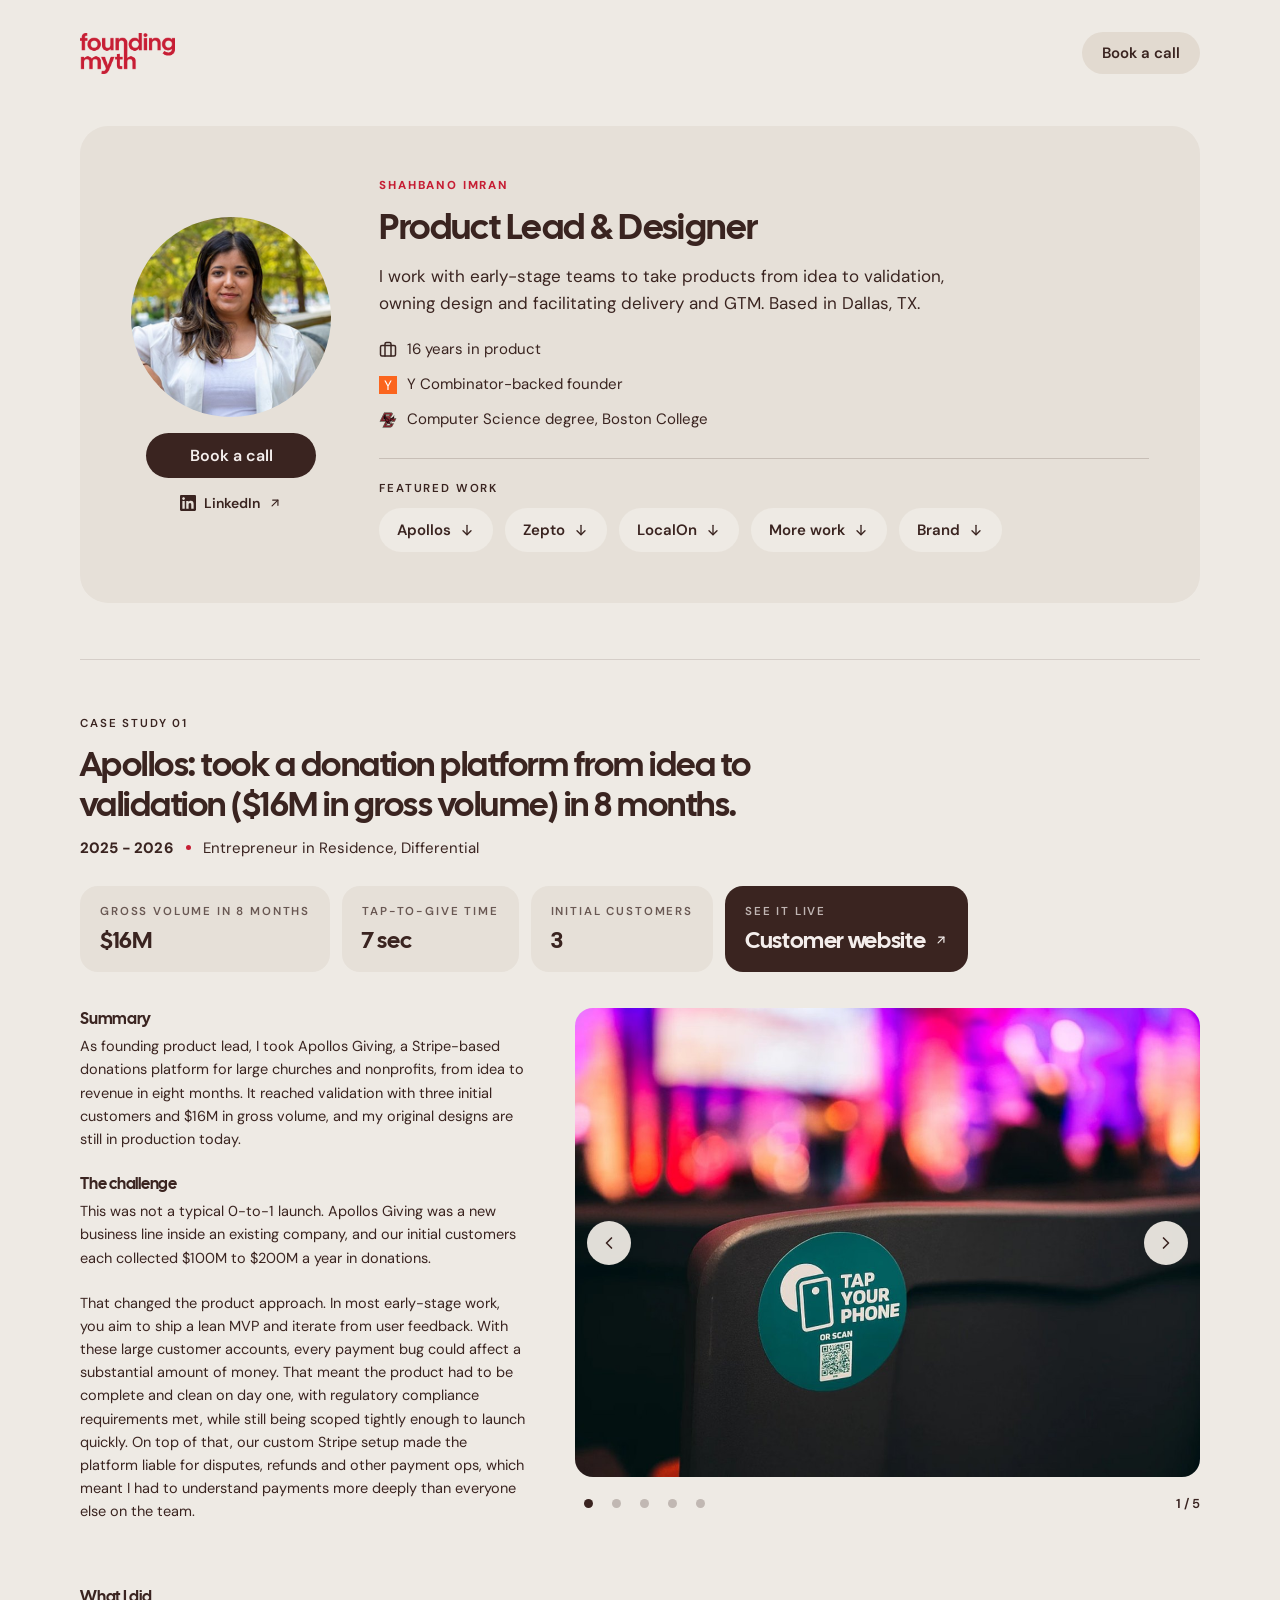
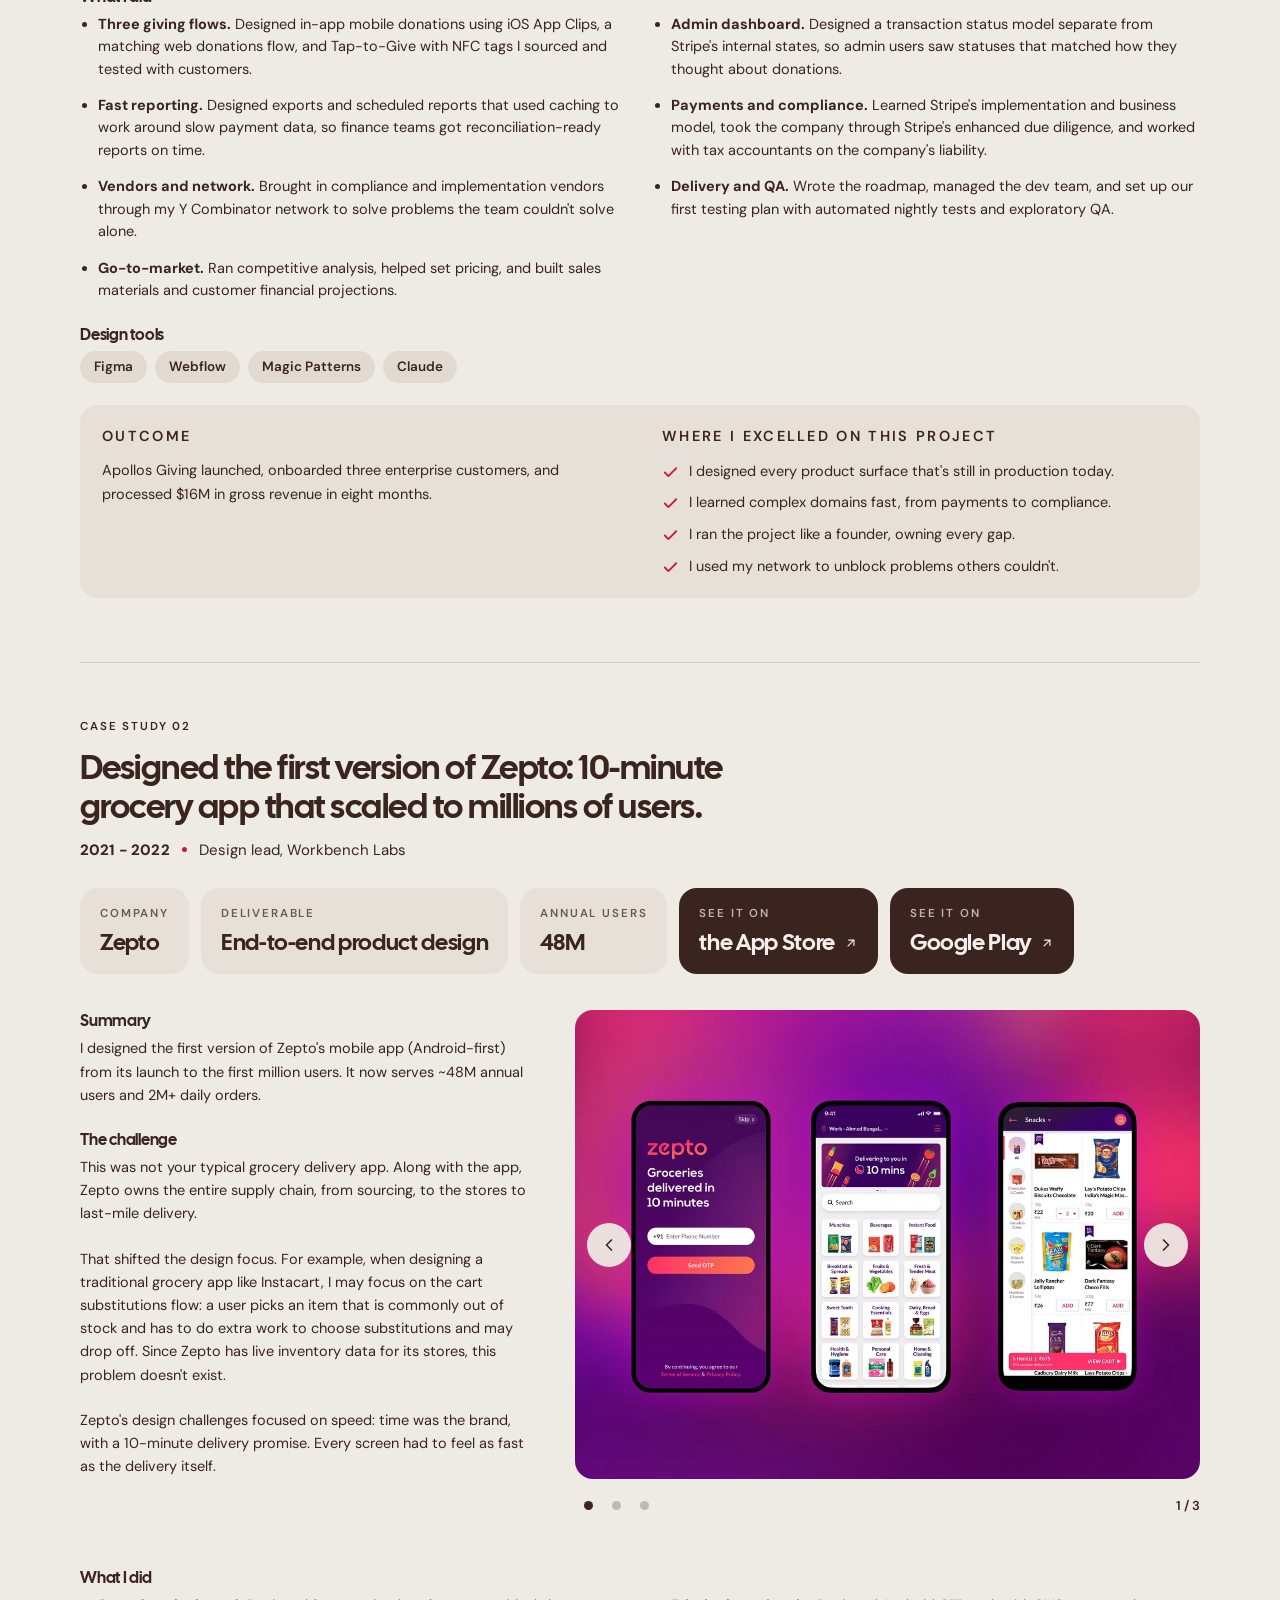
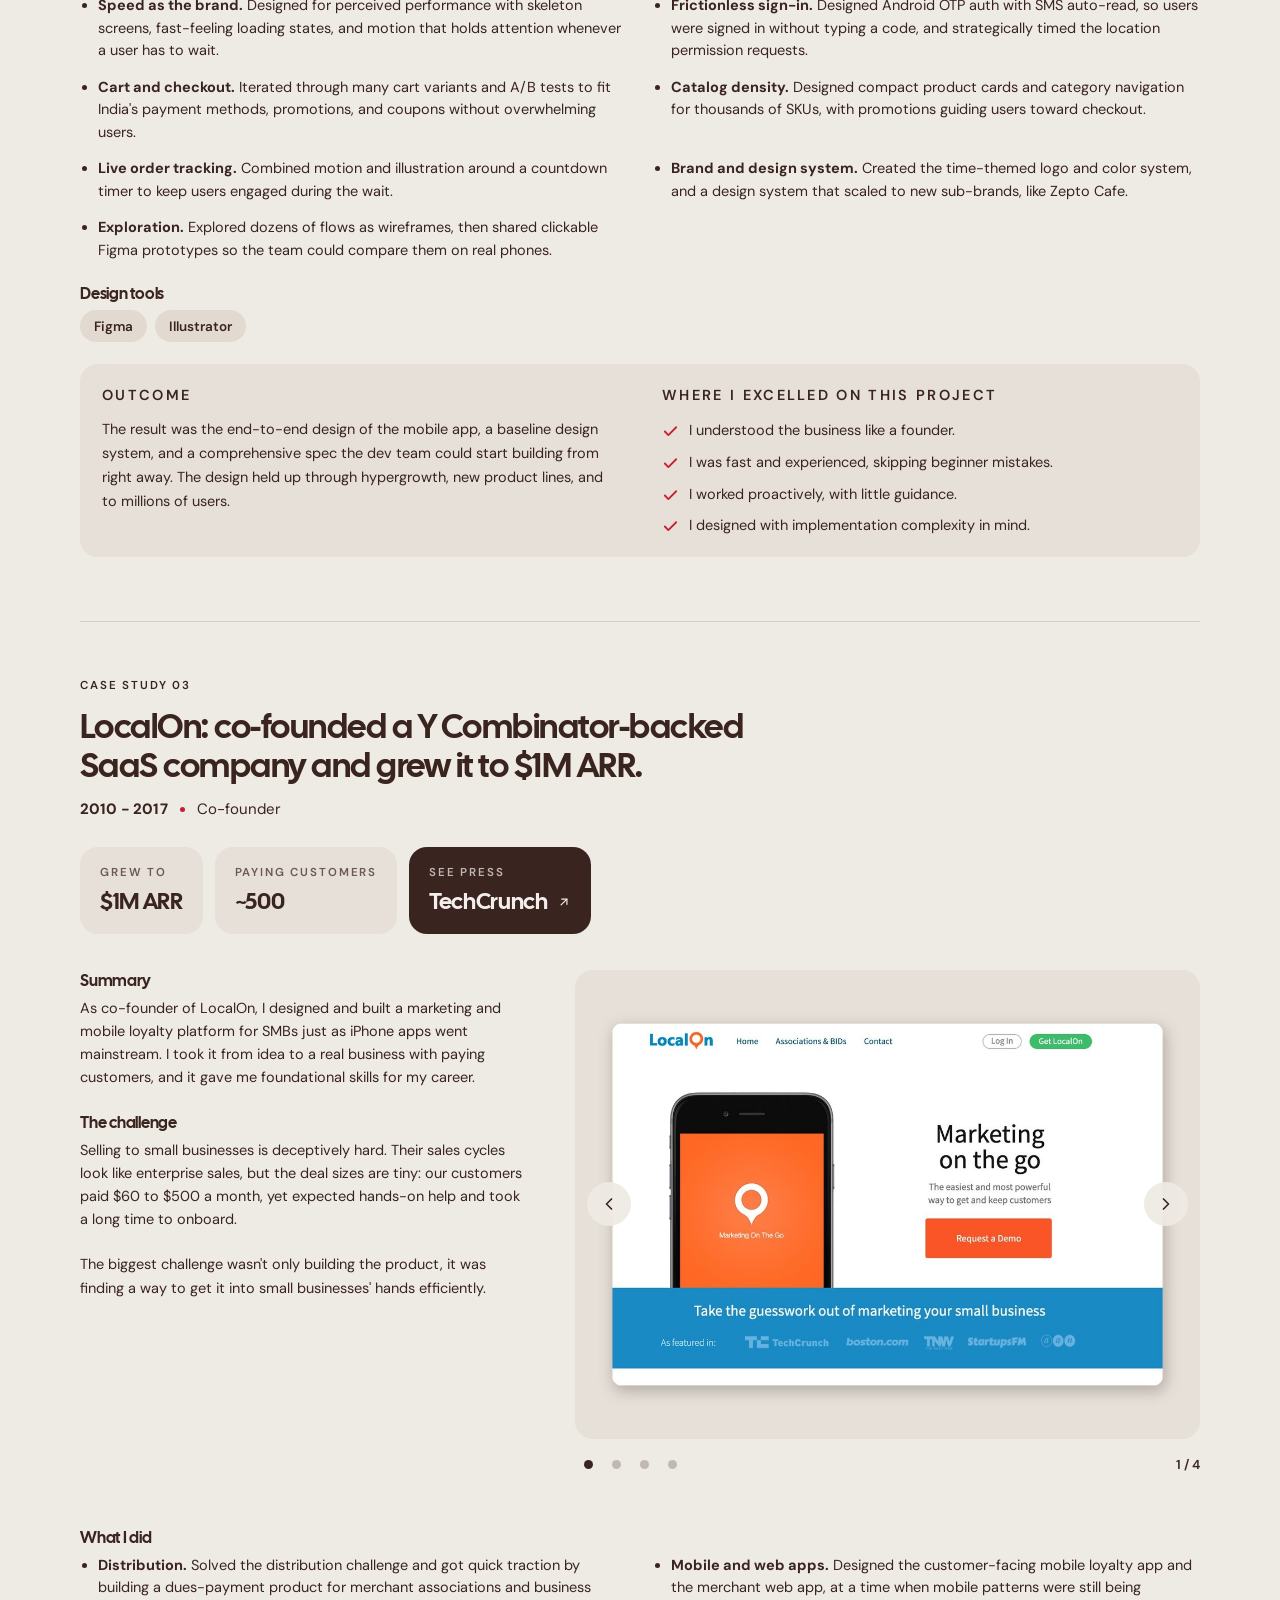
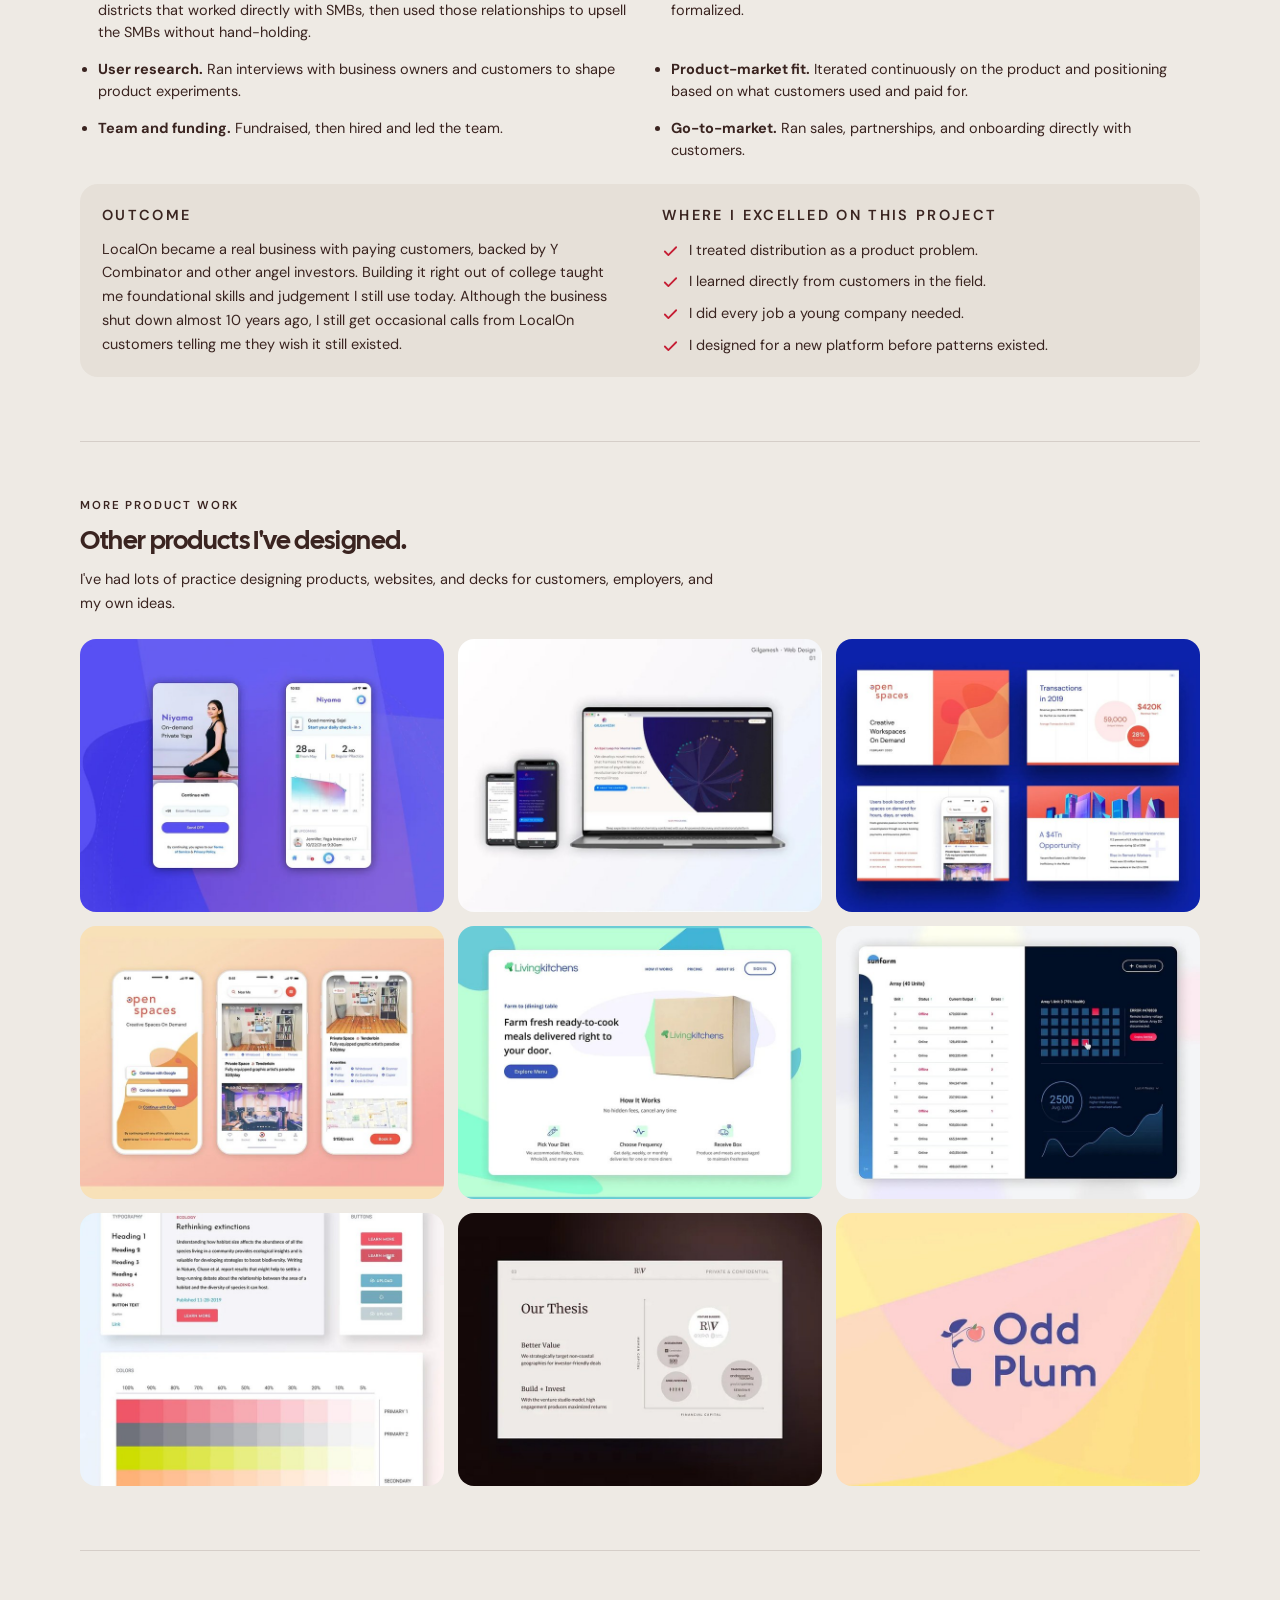
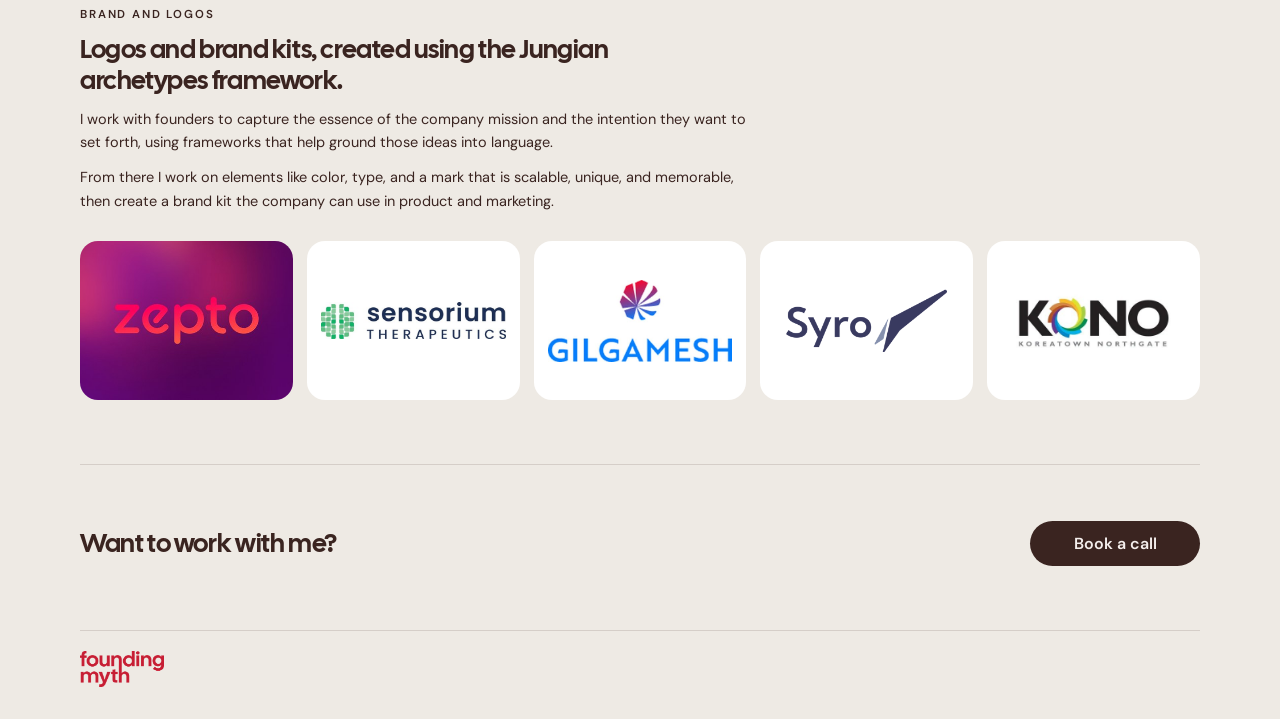
==== product/index.html @ 464dbba8 "Add unlisted product portfolio page at /product/ Co-Authored-By: Claude Opus 5.5 <noreply@anthropic." ====
<!doctype html>
<html lang="en">
<head>
  <meta charset="utf-8">
  <meta name="viewport" content="width=device-width, initial-scale=1">
  <title>Shahbano Imran | Product Lead &amp; Designer</title>
  <meta name="description" content="Founding product lead and designer. Apollos, Zepto, LocalOn.">
  <meta name="robots" content="noindex, nofollow, noarchive, nosnippet, noimageindex">
  <meta name="googlebot" content="noindex, nofollow, noimageindex">
<link rel="preconnect" href="https://fonts.googleapis.com">
  <link rel="stylesheet" href="https://fonts.googleapis.com/css2?family=Cal+Sans&amp;family=Libre+Baskerville:ital@1&amp;family=DM+Sans:wght@400;500;600;800&amp;family=Caveat:wght@600&amp;display=swap">
  <style>
    * { box-sizing: border-box; }
    html { scroll-behavior: smooth; }
    body { margin: 0; background: #EEEAE4; font-family: 'DM Sans', system-ui, sans-serif; color: #3A2420; }
    h1, h2, h3 { font-family: 'Cal Sans', system-ui, sans-serif; font-weight: 400; margin: 0; letter-spacing: -0.015em; }
    a { color: inherit; text-decoration: none; }
    a:focus-visible { outline: 2px solid #3A2420; outline-offset: 3px; border-radius: 999px; }
    .eyebrow { font-size: 11.5px; font-weight: 600; letter-spacing: 0.16em; text-transform: uppercase; margin: 0; }
    .wrap { max-width: 1120px; margin: 0 auto; width: 100%; }
    .anchor { display: block; position: relative; top: -120px; height: 0; visibility: hidden; }
    .band { width: 100%; padding: 0 clamp(20px,5vw,48px) clamp(40px,6vw,64px); }
    .band > .wrap { border-top: 1px solid rgba(58,36,32,.14); padding-top: clamp(36px,5vw,56px); }
    .pill { display: inline-flex; align-items: center; justify-content: center; gap: 8px; padding: 12px 24px; min-height: 44px; border-radius: 999px; font-weight: 600; font-size: 16px; transition: background .15s ease, color .15s ease; }
    .pill-soft { background: #E2DAD0; }
    .pill-soft:hover { background: #C61E34; color: #FFFFFF; }
    .pill-dark { background: #3A2420; color: #F4EEEC; }
    .pill-dark:hover { background: #C61E34; color: #FFFFFF; }
    .jump { display: inline-flex; align-items: center; gap: 8px; font-size: 16px; font-weight: 600; color: #C61E34; text-decoration: underline; text-underline-offset: 4px; text-decoration-thickness: 1px; transition: color .15s ease; }
    .jump:hover { color: #9E1729; }
    .jump svg { transition: transform .15s ease; }
    .jump:hover svg { transform: translateY(2px); }
    .inline-link { color: #C61E34; font-weight: 600; text-decoration: underline; text-underline-offset: 3px; text-decoration-thickness: 1px; }
    .hero-band { padding: clamp(24px,3vw,40px) clamp(20px,5vw,48px) clamp(36px,5vw,56px); }
    .hero-card { background: #E6E0D8; border-radius: 28px; padding: clamp(28px,4vw,52px); display: flex; align-items: center; gap: clamp(24px,4vw,48px); flex-wrap: wrap; text-align: left; }
    .fw { display: flex; flex-wrap: wrap; align-items: center; justify-content: flex-start; gap: 10px 12px; margin-top: 28px; padding-top: 22px; border-top: 1px solid rgba(58,36,32,.18); }
    .fw .eyebrow { flex-basis: 100%; margin-bottom: 2px; }
    .fw .jump { background: #EEEAE4; color: #3A2420; text-decoration: none; font-size: 15px; padding: 0 18px; min-height: 44px; border-radius: 999px; }
    .fw .jump:hover { background: #C61E34; color: #FFFFFF; }
    .bullets { list-style: none; padding: 0; margin: 22px 0 0; display: flex; flex-direction: column; gap: 14px; }
    .bullets li { display: flex; align-items: flex-start; font-size: 15px; line-height: 1.4; white-space: nowrap; }
    .bullets .ico { width: 28px; height: 1.4em; flex-shrink: 0; display: flex; align-items: center; justify-content: flex-start; }
    .bullets .ico svg, .bullets .ico img { width: 18px; height: 18px; display: block; }
    .bullets .txt { min-width: 0; }
    @media (max-width: 560px) { .bullets li { white-space: normal; } }
    .navlink { font-size: 14px; font-weight: 600; }
    .navlink:hover { color: #C61E34; }
    .hero-title { text-wrap: balance; }
    .meta { display: flex; flex-wrap: wrap; align-items: baseline; gap: 4px 12px; margin: 14px 0 0; font-size: 15px; }
    .meta strong { font-weight: 800; letter-spacing: 0.01em; }
    .meta .sep { width: 5px; height: 5px; border-radius: 999px; background: #C61E34; align-self: center; flex-shrink: 0; }
    .facts { display: flex; flex-wrap: wrap; align-items: stretch; gap: 12px; margin: 28px 0 36px; }
    .facts .fact { flex: 0 1 auto; max-width: 100%; background: #E6E0D8; border-radius: 18px; padding: 18px 20px; display: flex; flex-direction: column; gap: 8px; }
    .facts .fact-link { background: #3A2420; color: #F4EEEC; transition: background .15s ease, color .15s ease; }
    .facts .fact-link:hover { background: #C61E34; color: #FFFFFF; }
    .facts .fact-link .lbl { opacity: .78; }
    .facts .fact-link .val { display: flex; align-items: center; gap: 9px; }
    .facts .fact .lbl { font-size: 11.5px; font-weight: 600; letter-spacing: 0.16em; text-transform: uppercase; opacity: .72; }
    .facts .fact .val { font-family: 'Cal Sans', system-ui, sans-serif; font-size: clamp(19px,1.9vw,23px); line-height: 1.2; letter-spacing: -0.015em; margin-top: auto; text-wrap: balance; }
    @media (max-width: 560px) { .facts { gap: 10px; } .facts .fact { width: 100%; } .facts .fact .val { margin-top: 0; } }
    .case-top { display: flex; align-items: center; flex-wrap: wrap; gap: 10px 14px; margin-bottom: 14px; }
    .date { display: inline-flex; align-items: center; min-height: 32px; padding: 0 16px; border-radius: 999px; background: #3A2420; color: #F4EEEC; font-size: 14px; font-weight: 600; letter-spacing: 0.02em; }
    .chips { display: flex; flex-wrap: wrap; gap: 8px; margin: 0 0 22px; }
    .chip { display: inline-flex; align-items: center; min-height: 32px; padding: 0 14px; border-radius: 999px; background: #E2DAD0; font-size: 13.5px; font-weight: 600; }
    .hero2 { display: grid; grid-template-columns: minmax(0,6fr) minmax(0,5fr); gap: clamp(32px,5vw,64px); align-items: center; }
    .section { display: grid; grid-template-columns: minmax(0,5fr) minmax(0,7fr); gap: clamp(24px,4vw,48px); }
    .stats { display: grid; grid-template-columns: repeat(3, minmax(0, 1fr)); gap: 24px; margin: 28px 0 36px; }
    .stat { border-top: 1px solid rgba(58,36,32,.25); padding-top: 14px; }
    .stat .num { font-family: 'Cal Sans', system-ui, sans-serif; font-size: clamp(26px,3vw,36px); line-height: 1.1; letter-spacing: -0.015em; }
    .stat .lbl { font-size: 13.5px; line-height: 1.45; margin-top: 6px; }
    .copy h3 { font-size: 16px; margin-bottom: 6px; }
    .copy p { margin: 0 0 22px; font-size: 14.5px; line-height: 1.6; }
    .dolist { margin: 0 0 22px; padding-left: 18px; display: flex; flex-direction: column; gap: 8px; font-size: 14.5px; line-height: 1.55; }
    .why { margin-top: 4px; padding: 20px 22px; background: #E6E0D8; border-radius: 18px; }
    .why p { margin: 0; font-size: 14.5px; line-height: 1.65; }
    .todo { background: rgba(198,30,52,.09); border-radius: 4px; padding: 0 4px; }
    .ph { aspect-ratio: 16 / 10; background: #E2DAD0; border: 1px dashed rgba(58,36,32,.35); display: flex; flex-direction: column; align-items: center; justify-content: center; gap: 6px; padding: 20px; text-align: center; }
    .ph-t { font-weight: 600; font-size: 14px; }
    .ph-s { font-size: 13px; line-height: 1.4; max-width: 340px; }
    .car-view { position: relative; overflow: hidden; border-radius: 18px; }
    .car-track { display: flex; transition: transform .35s ease; }
    .slide { flex: 0 0 100%; min-width: 0; }
    .car-btn { position: absolute; top: 50%; margin-top: -22px; width: 44px; height: 44px; border-radius: 999px; border: 0; background: rgba(238,234,228,.94); color: #3A2420; display: flex; align-items: center; justify-content: center; cursor: pointer; transition: background .15s ease, color .15s ease; }
    .car-btn:hover { background: #C61E34; color: #FFFFFF; }
    .car-prev { left: 12px; }
    .car-next { right: 12px; }
    .car-btn:focus-visible, .dot:focus-visible, .play:focus-visible { outline: 2px solid #3A2420; outline-offset: 3px; }
    .car-foot { display: flex; align-items: center; justify-content: space-between; margin-top: 4px; }
    .dots { display: flex; }
    .dot { width: 28px; height: 44px; background: none; border: 0; padding: 0; display: flex; align-items: center; justify-content: center; cursor: pointer; }
    .dotc { width: 9px; height: 9px; border-radius: 999px; display: block; }
    .car-count { font-size: 13px; font-weight: 600; }
    .vid { position: relative; aspect-ratio: 16 / 9; background: #3A2420; border-radius: 18px; display: flex; align-items: center; justify-content: center; color: #F4EEEC; overflow: hidden; }
    .play { width: 76px; height: 76px; border-radius: 999px; border: 0; background: #C61E34; color: #FFFFFF; display: flex; align-items: center; justify-content: center; cursor: pointer; transition: background .15s ease; }
    .play:hover { background: #9E1729; }
    .vid-tag { position: absolute; left: 0; right: 0; bottom: 14px; padding: 0 12px; text-align: center; font-size: 12px; opacity: .85; }
    .vid-square { aspect-ratio: 16 / 9; width: 100%; }
    .hero-media { display: flex; flex-direction: column; align-items: center; gap: 16px; flex: 0 0 auto; max-width: 100%; }
    .watch { display: flex; align-items: flex-end; justify-content: center; gap: 2px; color: #C61E34; }
    .watch .script { font-family: 'Caveat', cursive; font-size: 30px; line-height: 1.05; font-weight: 600; text-align: right; white-space: nowrap; }
    .watch svg { flex-shrink: 0; display: block; }
    .case-head { display: flex; flex-direction: column; align-items: flex-start; gap: 14px; margin-top: 14px; }
    .case-head .meta { margin: 0; }
    .stores { display: flex; flex-wrap: wrap; gap: 10px; }
    .store { display: inline-flex; align-items: center; gap: 10px; min-height: 48px; padding: 0 18px; border-radius: 10px; background: #3A2420; color: #F4EEEC; transition: background .15s ease; }
    .store:hover { background: #C61E34; color: #FFFFFF; }
    .store .top { display: block; font-size: 10px; letter-spacing: 0.08em; text-transform: uppercase; opacity: .8; }
    .store .name { display: block; font-size: 14.5px; font-weight: 600; line-height: 1.2; }
    .watch-link { display: inline-flex; align-items: center; gap: 8px; margin-top: 14px; font-size: 14.5px; font-weight: 600; color: #C61E34; min-height: 44px; transition: color .15s ease; }
    .watch-link:hover { color: #9E1729; }
    .watch-link span { text-decoration: underline; text-underline-offset: 3px; text-decoration-thickness: 1px; }
    .watch-link svg { flex-shrink: 0; }
    .fullw { margin-top: 40px; }
    .dolist-2 { display: grid; grid-template-columns: repeat(2, minmax(0, 1fr)); gap: 14px 44px; }
    .why-grid { display: grid; grid-template-columns: repeat(2, minmax(0, 1fr)); gap: 24px 44px; }
    .checks { list-style: none; padding: 0; margin: 12px 0 0; display: flex; flex-direction: column; gap: 10px; }
    .checks li { display: flex; align-items: flex-start; gap: 10px; font-size: 14.5px; line-height: 1.5; }
    .checks svg { width: 17px; height: 17px; flex-shrink: 0; margin-top: 3px; color: #C61E34; }
    @media (max-width: 820px) { .dolist-2, .why-grid { grid-template-columns: 1fr; } }
    .work-grid { display: grid; grid-template-columns: repeat(3, minmax(0, 1fr)); gap: 14px; }
    @media (max-width: 820px) { .work-grid { grid-template-columns: repeat(2, minmax(0, 1fr)); } }
    @media (max-width: 480px) { .work-grid { grid-template-columns: 1fr; } }
    .work-tile { border-radius: 16px; overflow: hidden; background: #E2DAD0; }
    .work-tile img { width: 100%; aspect-ratio: 4 / 3; object-fit: cover; display: block; }
    .logos-grid { display: grid; grid-template-columns: repeat(auto-fit, minmax(210px, 1fr)); gap: 14px; }
    .logo-card { background: #FFFFFF; border-radius: 18px; aspect-ratio: 4 / 3; display: flex; align-items: center; justify-content: center; padding: 26px; overflow: hidden; }
    .logo-card img { max-width: 100%; max-height: 100%; width: auto; height: auto; object-fit: contain; display: block; }
    .logo-card.tight { padding: 14px; }
    a.logo-card { transition: transform .15s ease, box-shadow .15s ease; }
    a.logo-card:hover { transform: translateY(-2px); box-shadow: 0 8px 18px rgba(58,36,32,.14); }
    .logo-card.bleed { padding: 0; }
    .logo-card.bleed img { width: 100%; height: 100%; max-width: none; max-height: none; object-fit: cover; }
    .grid3 { display: grid; grid-template-columns: repeat(3, minmax(0, 1fr)); gap: 24px; }
    .card h3 { font-size: 16px; margin: 12px 0 4px; }
    .card p { margin: 0; font-size: 14px; line-height: 1.5; }
    .card .ph { aspect-ratio: 4 / 3; border-radius: 14px; }
    .tile { aspect-ratio: 3 / 2; border: 1px dashed rgba(58,36,32,.35); border-radius: 14px; background: #E6E0D8; display: flex; flex-direction: column; align-items: center; justify-content: center; gap: 4px; padding: 12px; text-align: center; }
    .tile strong { font-family: 'Cal Sans', system-ui, sans-serif; font-weight: 400; font-size: 18px; }
    .tile span { font-size: 12.5px; }
    .collage { display: grid; grid-template-columns: repeat(4, minmax(0, 1fr)); grid-auto-rows: 150px; gap: 12px; }
    .cell { background: #E2DAD0; border: 1px dashed rgba(58,36,32,.35); border-radius: 14px; display: flex; flex-direction: column; align-items: center; justify-content: center; gap: 4px; padding: 12px; text-align: center; }
    .cell strong { font-family: 'Cal Sans', system-ui, sans-serif; font-weight: 400; font-size: 17px; }
    .cell span { font-size: 12.5px; line-height: 1.4; }
    .cell.big { grid-column: span 2; grid-row: span 2; }
    .cell.tall { grid-row: span 2; }
    .cell.wide { grid-column: span 3; }
    @media (max-width: 560px) {
      .collage { grid-template-columns: repeat(2, minmax(0, 1fr)); grid-auto-rows: 130px; }
      .cell.big, .cell.tall, .cell.wide { grid-column: auto; grid-row: auto; }
      .cell.big { grid-column: span 2; }
    }
    @media (prefers-reduced-motion: reduce) { html { scroll-behavior: auto; } .car-track { transition: none; } .jump:hover svg { transform: none; } }
    @media (max-width: 820px) {
      .hero2 { grid-template-columns: 1fr; }
      .section { grid-template-columns: 1fr; }
      .stats { grid-template-columns: 1fr; gap: 16px; }
      .grid3 { grid-template-columns: repeat(2, minmax(0, 1fr)); }
    }
    @media (max-width: 560px) { .grid3 { grid-template-columns: 1fr; } }
  </style>
</head>
<body>

<div style="width: 100%;">
  <span id="top" style="display: block; height: 0;"></span>

  <!-- NAV (page is not linked from the main menu) -->
  <header style="position: sticky; top: 0; z-index: 30; background: rgba(238,234,228,.92); backdrop-filter: blur(10px); padding: 32px clamp(20px,5vw,48px) 14px;">
    <div class="wrap" style="display: flex; align-items: center; justify-content: space-between; gap: 20px;">
      <a href="/" aria-label="Founding Myth home" style="display: flex;">
        <img src="../images/logo.png" alt="Founding Myth" style="height: 41px; width: 95px; display: block">
      </a>
      <nav style="display: flex; align-items: center; gap: 28px;" aria-label="Main">
        <a href="https://calendly.com/shahbanoi" target="_blank" rel="noopener noreferrer" class="pill pill-soft" style="padding: 10px 20px; min-height: 42px; font-size: 15px;">Book a call</a>
      </nav>
    </div>
  </header>

  <!-- HERO -->
  <section class="hero-band">
    <div class="wrap hero-card">
      <div class="hero-media">
        <img src="../images/headshot.jpg" alt="Shahbano Imran" style="width: 200px; height: 200px; border-radius: 999px; object-fit: cover; display: block;">
        <a href="https://calendly.com/shahbanoi" target="_blank" rel="noopener noreferrer" class="pill pill-dark" style="min-width: 170px;">Book a call</a>
        <a href="https://www.linkedin.com/in/shahbano/" target="_blank" rel="noopener noreferrer" class="navlink" style="display: inline-flex; align-items: center; gap: 8px;"><svg width="16" height="16" viewBox="0 0 24 24" fill="currentColor" aria-hidden="true"><path d="M20.447 20.452h-3.554v-5.569c0-1.328-.027-3.037-1.852-3.037-1.853 0-2.136 1.445-2.136 2.939v5.667H9.351V9h3.414v1.561h.046c.477-.9 1.637-1.85 3.37-1.85 3.601 0 4.267 2.37 4.267 5.455v6.286zM5.337 7.433c-1.144 0-2.063-.926-2.063-2.065 0-1.138.92-2.063 2.063-2.063 1.14 0 2.064.925 2.064 2.063 0 1.139-.925 2.065-2.064 2.065zm1.782 13.019H3.555V9h3.564v11.452zM22.225 0H1.771C.792 0 0 .774 0 1.729v20.542C0 23.227.792 24 1.771 24h20.451C23.2 24 24 23.227 24 22.271V1.729C24 .774 23.2 0 22.222 0h.003z"></path></svg>LinkedIn
          <svg width="14" height="14" viewBox="0 0 24 24" fill="none" stroke="currentColor" stroke-width="2" stroke-linecap="round" stroke-linejoin="round" aria-hidden="true"><path d="M7 17L17 7"></path><path d="M8 7h9v9"></path></svg>
        </a>
      </div>
      <div style="flex: 1 1 420px; min-width: 0;">
        <p class="eyebrow" style="margin-bottom: 14px; color: #C61E34; font-weight: 800;">Shahbano Imran</p>
        <h1 class="hero-title" style="font-size: clamp(26px,2.9vw,36px); line-height: 1.12; margin-bottom: 16px;">Product Lead &amp; Designer</h1>
        <p style="margin: 0; font-size: 17px; line-height: 1.6; max-width: 600px;">I work with early-stage teams to take products from idea to validation, owning design and facilitating delivery and GTM. Based in Dallas, TX.</p>
        <ul class="bullets">
          <li><span class="ico"><svg viewBox="0 0 24 24" fill="none" stroke="#3A2420" stroke-width="2" stroke-linecap="round" stroke-linejoin="round" aria-hidden="true"><path d="M16 20V4a2 2 0 0 0-2-2h-4a2 2 0 0 0-2 2v16"></path><rect width="20" height="14" x="2" y="6" rx="2"></rect></svg></span><span class="txt">16 years in product</span></li>
          <li><span class="ico"><img src="../images/yc-logo.svg" alt="Y Combinator"></span><span class="txt">Y Combinator-backed founder</span></li>
          <li><span class="ico"><img src="../images/bc-logo.png" alt="Boston College" style="mix-blend-mode: multiply;"></span><span class="txt">Computer Science degree, Boston College</span></li>
        </ul>
        <div class="fw">
          <span class="eyebrow">Featured work</span>
          <a href="#apollos" class="jump">Apollos <svg width="16" height="16" viewBox="0 0 24 24" fill="none" stroke="currentColor" stroke-width="2" stroke-linecap="round" stroke-linejoin="round" aria-hidden="true"><path d="M12 5v14"></path><path d="M6 13l6 6 6-6"></path></svg></a>
          <a href="#zepto" class="jump">Zepto <svg width="16" height="16" viewBox="0 0 24 24" fill="none" stroke="currentColor" stroke-width="2" stroke-linecap="round" stroke-linejoin="round" aria-hidden="true"><path d="M12 5v14"></path><path d="M6 13l6 6 6-6"></path></svg></a>
          <a href="#localon" class="jump">LocalOn <svg width="16" height="16" viewBox="0 0 24 24" fill="none" stroke="currentColor" stroke-width="2" stroke-linecap="round" stroke-linejoin="round" aria-hidden="true"><path d="M12 5v14"></path><path d="M6 13l6 6 6-6"></path></svg></a>
          <a href="#more" class="jump">More work <svg width="16" height="16" viewBox="0 0 24 24" fill="none" stroke="currentColor" stroke-width="2" stroke-linecap="round" stroke-linejoin="round" aria-hidden="true"><path d="M12 5v14"></path><path d="M6 13l6 6 6-6"></path></svg></a>
          <a href="#brand" class="jump">Brand <svg width="16" height="16" viewBox="0 0 24 24" fill="none" stroke="currentColor" stroke-width="2" stroke-linecap="round" stroke-linejoin="round" aria-hidden="true"><path d="M12 5v14"></path><path d="M6 13l6 6 6-6"></path></svg></a>
        </div>
      </div>
    </div>
  </section>

  <!-- CASE STUDY 1: APOLLOS -->
  <section class="band">
    <span id="apollos" class="anchor"></span>
    <div class="wrap">
      <div class="case-top"><p class="eyebrow">Case study 01</p></div>
      <h2 style="font-size: clamp(24px,2.8vw,34px); line-height: 1.15; max-width: 760px; text-wrap: balance;">Apollos: took a donation platform from idea to validation ($16M in gross volume) in 8 months.</h2>
      <p class="meta"><strong>2025 - 2026</strong><span class="sep" aria-hidden="true"></span><span>Entrepreneur in Residence, Differential</span></p>

      <div class="facts">
        <div class="fact"><div class="lbl">Gross volume in 8 months</div><div class="val">$16M</div></div>
        <div class="fact"><div class="lbl">Tap-to-give time</div><div class="val">7 sec</div></div>
        <div class="fact"><div class="lbl">Initial customers</div><div class="val">3</div></div>
        <a href="https://www.crossroads.net/giving" target="_blank" rel="noopener noreferrer" class="fact fact-link">
          <span class="lbl">See it live</span>
          <span class="val">Customer website <svg width="14" height="14" viewBox="0 0 24 24" fill="none" stroke="currentColor" stroke-width="2" stroke-linecap="round" stroke-linejoin="round" aria-hidden="true"><path d="M7 17L17 7"></path><path d="M8 7h9v9"></path></svg></span>
        </a>
      </div>

      <div class="section">
        <div class="copy">
          <h3>Summary</h3>
          <p>As founding product lead, I took Apollos Giving, a Stripe-based donations platform for large churches and nonprofits, from idea to revenue in eight months. It reached validation with three initial customers and $16M in gross volume, and my original designs are still in production today.</p>
          <h3>The challenge</h3>
          <p>This was not a typical 0-to-1 launch. Apollos Giving was a new business line inside an existing company, and our initial customers each collected $100M to $200M a year in donations.</p>
          <p>That changed the product approach. In most early-stage work, you aim to ship a lean MVP and iterate from user feedback. With these large customer accounts, every payment bug could affect a substantial amount of money. That meant the product had to be complete and clean on day one, with regulatory compliance requirements met, while still being scoped tightly enough to launch quickly. On top of that, our custom Stripe setup made the platform liable for disputes, refunds and other payment ops, which meant I had to understand payments more deeply than everyone else on the team.</p>
        </div>
        <div>
          <div class="car-view" data-carousel="apollos">
            <div class="car-track">
              <div class="slide"><img src="images/apollos-tap.jpg" alt="A teal Tap Your Phone sticker with a QR code on the back of a seat, with stage lights blurred behind it" style="width: 100%; aspect-ratio: 4 / 3; object-fit: cover; display: block;"></div>
              <div class="slide"><img src="images/apollos-mobile.jpg" alt="Apollos Giving mobile donation screen on a phone, showing a $150 gift to the General Fund with a Donate with Apple Pay button" style="width: 100%; aspect-ratio: 4 / 3; object-fit: cover; display: block;"></div>
              <div class="slide"><img src="images/apollos-crossroads.jpg" alt="The live web giving flow on Crossroads Church, with amount entry, a recurring toggle, frequency and start date, and Donate with Apple Pay" style="width: 100%; aspect-ratio: 4 / 3; object-fit: cover; display: block;"></div>
              <div class="slide"><img src="images/apollos-transactions.jpg" alt="Admin transactions table with donor names and Succeeded, Failed and Pending status pills, plus campus and fund columns" style="width: 100%; aspect-ratio: 4 / 3; object-fit: cover; display: block;"></div>
              <div class="slide"><img src="images/apollos-migration.jpg" alt="Recurring Migration screen in the Giving admin, showing active, recoverable and archived recurring gift counts and a list of donors to migrate" style="width: 100%; aspect-ratio: 4 / 3; object-fit: cover; display: block;"></div>
            </div>
            <button type="button" class="car-btn car-prev" aria-label="Previous image" data-car-prev><svg width="20" height="20" viewBox="0 0 24 24" fill="none" stroke="currentColor" stroke-width="2" stroke-linecap="round" stroke-linejoin="round" aria-hidden="true"><path d="M15 6l-6 6 6 6"></path></svg></button>
            <button type="button" class="car-btn car-next" aria-label="Next image" data-car-next><svg width="20" height="20" viewBox="0 0 24 24" fill="none" stroke="currentColor" stroke-width="2" stroke-linecap="round" stroke-linejoin="round" aria-hidden="true"><path d="M9 6l6 6-6 6"></path></svg></button>
          </div>
          <div class="car-foot" data-car-foot>
            <div class="dots">
              
            </div>
            <span class="car-count"></span>
          </div>
        </div>
      </div>

      <div class="fullw copy">
        <h3>What I did</h3>
        <ul class="dolist dolist-2">
          <li><strong>Three giving flows.</strong> Designed in-app mobile donations using iOS App Clips, a matching web donations flow, and Tap-to-Give with NFC tags I sourced and tested with customers.</li>
          <li><strong>Admin dashboard.</strong> Designed a transaction status model separate from Stripe's internal states, so admin users saw statuses that matched how they thought about donations.</li>
          <li><strong>Fast reporting.</strong> Designed exports and scheduled reports that used caching to work around slow payment data, so finance teams got reconciliation-ready reports on time.</li>
          <li><strong>Payments and compliance.</strong> Learned Stripe's implementation and business model, took the company through Stripe's enhanced due diligence, and worked with tax accountants on the company's liability.</li>
          <li><strong>Vendors and network.</strong> Brought in compliance and implementation vendors through my Y Combinator network to solve problems the team couldn't solve alone.</li>
          <li><strong>Delivery and QA.</strong> Wrote the roadmap, managed the dev team, and set up our first testing plan with automated nightly tests and exploratory QA.</li>
          <li><strong>Go-to-market.</strong> Ran competitive analysis, helped set pricing, and built sales materials and customer financial projections.</li>
        </ul>
        <h3>Design tools</h3>
        <div class="chips"><span class="chip">Figma</span><span class="chip">Webflow</span><span class="chip">Magic Patterns</span><span class="chip">Claude</span></div>
        <div class="why">
          <div class="why-grid">
            <div>
              <p class="eyebrow" style="margin-bottom: 10px;">Outcome</p>
              <p>Apollos Giving launched, onboarded three enterprise customers, and processed $16M in gross revenue in eight months.</p>
            </div>
            <div>
              <p class="eyebrow" style="margin-bottom: 10px;">Where I excelled on this project</p>
              <ul class="checks">
                <li><svg viewBox="0 0 24 24" fill="none" stroke="currentColor" stroke-width="2.5" stroke-linecap="round" stroke-linejoin="round" aria-hidden="true"><path d="M20 6L9 17l-5-5"></path></svg><span>I designed every product surface that's still in production today.</span></li>
                <li><svg viewBox="0 0 24 24" fill="none" stroke="currentColor" stroke-width="2.5" stroke-linecap="round" stroke-linejoin="round" aria-hidden="true"><path d="M20 6L9 17l-5-5"></path></svg><span>I learned complex domains fast, from payments to compliance.</span></li>
                <li><svg viewBox="0 0 24 24" fill="none" stroke="currentColor" stroke-width="2.5" stroke-linecap="round" stroke-linejoin="round" aria-hidden="true"><path d="M20 6L9 17l-5-5"></path></svg><span>I ran the project like a founder, owning every gap.</span></li>
                <li><svg viewBox="0 0 24 24" fill="none" stroke="currentColor" stroke-width="2.5" stroke-linecap="round" stroke-linejoin="round" aria-hidden="true"><path d="M20 6L9 17l-5-5"></path></svg><span>I used my network to unblock problems others couldn't.</span></li>
              </ul>
            </div>
          </div>
        </div>
      </div>
    </div>
  </section>

  <!-- CASE STUDY 2: ZEPTO -->
  <section class="band">
    <span id="zepto" class="anchor"></span>
    <div class="wrap">
      <div class="case-top"><p class="eyebrow">Case study 02</p></div>
      <h2 style="font-size: clamp(24px,2.8vw,34px); line-height: 1.15; max-width: 760px; text-wrap: balance;">Designed the first version of Zepto: 10-minute grocery app that scaled to millions of users.</h2>
      <p class="meta"><strong>2021 - 2022</strong><span class="sep" aria-hidden="true"></span><span>Design lead, Workbench Labs</span></p>

      <div class="facts">
        <div class="fact"><div class="lbl">Company</div><div class="val">Zepto</div></div>
        <div class="fact"><div class="lbl">Deliverable</div><div class="val">End-to-end product design</div></div>
        <div class="fact"><div class="lbl">Annual users</div><div class="val">48M</div></div>
        <a href="https://apps.apple.com/app/id1575323645" target="_blank" rel="noopener noreferrer" class="fact fact-link">
          <span class="lbl">See it on</span>
          <span class="val">the App Store <svg width="14" height="14" viewBox="0 0 24 24" fill="none" stroke="currentColor" stroke-width="2" stroke-linecap="round" stroke-linejoin="round" aria-hidden="true"><path d="M7 17L17 7"></path><path d="M8 7h9v9"></path></svg></span>
        </a>
        <a href="https://play.google.com/store/apps/details?id=com.zeptoconsumerapp" target="_blank" rel="noopener noreferrer" class="fact fact-link">
          <span class="lbl">See it on</span>
          <span class="val">Google Play <svg width="14" height="14" viewBox="0 0 24 24" fill="none" stroke="currentColor" stroke-width="2" stroke-linecap="round" stroke-linejoin="round" aria-hidden="true"><path d="M7 17L17 7"></path><path d="M8 7h9v9"></path></svg></span>
        </a>
      </div>

      <div class="section">
        <div class="copy">
          <h3>Summary</h3>
          <p>I designed the first version of Zepto's mobile app (Android-first) from its launch to the first million users. It now serves ~48M annual users and 2M+ daily orders.</p>
          <h3>The challenge</h3>
          <p>This was not your typical grocery delivery app. Along with the app, Zepto owns the entire supply chain, from sourcing, to the stores to last-mile delivery.</p>
          <p>That shifted the design focus. For example, when designing a traditional grocery app like Instacart, I may focus on the cart substitutions flow: a user picks an item that is commonly out of stock and has to do extra work to choose substitutions and may drop off. Since Zepto has live inventory data for its stores, this problem doesn't exist.</p>
          <p>Zepto's design challenges focused on speed: time was the brand, with a 10-minute delivery promise. Every screen had to feel as fast as the delivery itself.</p>
        </div>
        <div>
          <div class="car-view" data-carousel="zepto">
            <div class="car-track">
              <div class="slide"><img src="images/zepto-app.webp" alt="Zepto app screens: phone sign-in with OTP, home screen with categories and a 10-minute delivery banner, and a snacks product listing" style="width: 100%; aspect-ratio: 4 / 3; object-fit: cover; display: block;"></div>
              <div class="slide"><img src="images/zepto-web.webp" alt="Zepto website on a laptop: 'Groceries delivered in 10 minutes' with an animated Z logo" style="width: 100%; aspect-ratio: 4 / 3; object-fit: cover; display: block;"></div>
              <div class="slide"><img src="images/zepto-wild.webp" alt="Zepto team members in branded purple shirts, and delivery riders on motorbikes with Zepto helmets and bags" style="width: 100%; aspect-ratio: 4 / 3; object-fit: cover; display: block;"></div>
            </div>
            <button type="button" class="car-btn car-prev" aria-label="Previous image" data-car-prev><svg width="20" height="20" viewBox="0 0 24 24" fill="none" stroke="currentColor" stroke-width="2" stroke-linecap="round" stroke-linejoin="round" aria-hidden="true"><path d="M15 6l-6 6 6 6"></path></svg></button>
            <button type="button" class="car-btn car-next" aria-label="Next image" data-car-next><svg width="20" height="20" viewBox="0 0 24 24" fill="none" stroke="currentColor" stroke-width="2" stroke-linecap="round" stroke-linejoin="round" aria-hidden="true"><path d="M9 6l6 6-6 6"></path></svg></button>
          </div>
          <div class="car-foot" data-car-foot>
            <div class="dots">
              
            </div>
            <span class="car-count"></span>
          </div>
        </div>
      </div>

      <div class="fullw copy">
        <h3>What I did</h3>
        <ul class="dolist dolist-2">
          <li><strong>Speed as the brand.</strong> Designed for perceived performance with skeleton screens, fast-feeling loading states, and motion that holds attention whenever a user has to wait.</li>
          <li><strong>Frictionless sign-in.</strong> Designed Android OTP auth with SMS auto-read, so users were signed in without typing a code, and strategically timed the location permission requests.</li>
          <li><strong>Cart and checkout.</strong> Iterated through many cart variants and A/B tests to fit India's payment methods, promotions, and coupons without overwhelming users.</li>
          <li><strong>Catalog density.</strong> Designed compact product cards and category navigation for thousands of SKUs, with promotions guiding users toward checkout.</li>
          <li><strong>Live order tracking.</strong> Combined motion and illustration around a countdown timer to keep users engaged during the wait.</li>
          <li><strong>Brand and design system.</strong> Created the time-themed logo and color system, and a design system that scaled to new sub-brands, like Zepto Cafe.</li>
          <li><strong>Exploration.</strong> Explored dozens of flows as wireframes, then shared clickable Figma prototypes so the team could compare them on real phones.</li>
        </ul>
        <h3>Design tools</h3>
        <div class="chips"><span class="chip">Figma</span><span class="chip">Illustrator</span></div>
        <div class="why">
          <div class="why-grid">
            <div>
              <p class="eyebrow" style="margin-bottom: 10px;">Outcome</p>
              <p>The result was the end-to-end design of the mobile app, a baseline design system, and a comprehensive spec the dev team could start building from right away. The design held up through hypergrowth, new product lines, and to millions of users.</p>
            </div>
            <div>
              <p class="eyebrow" style="margin-bottom: 10px;">Where I excelled on this project</p>
              <ul class="checks">
                <li><svg viewBox="0 0 24 24" fill="none" stroke="currentColor" stroke-width="2.5" stroke-linecap="round" stroke-linejoin="round" aria-hidden="true"><path d="M20 6L9 17l-5-5"></path></svg><span>I understood the business like a founder.</span></li>
                <li><svg viewBox="0 0 24 24" fill="none" stroke="currentColor" stroke-width="2.5" stroke-linecap="round" stroke-linejoin="round" aria-hidden="true"><path d="M20 6L9 17l-5-5"></path></svg><span>I was fast and experienced, skipping beginner mistakes.</span></li>
                <li><svg viewBox="0 0 24 24" fill="none" stroke="currentColor" stroke-width="2.5" stroke-linecap="round" stroke-linejoin="round" aria-hidden="true"><path d="M20 6L9 17l-5-5"></path></svg><span>I worked proactively, with little guidance.</span></li>
                <li><svg viewBox="0 0 24 24" fill="none" stroke="currentColor" stroke-width="2.5" stroke-linecap="round" stroke-linejoin="round" aria-hidden="true"><path d="M20 6L9 17l-5-5"></path></svg><span>I designed with implementation complexity in mind.</span></li>
              </ul>
            </div>
          </div>
        </div>
      </div>
    </div>
  </section>

  <!-- CASE STUDY 3: LOCALON -->
  <section class="band">
    <span id="localon" class="anchor"></span>
    <div class="wrap">
      <div class="case-top"><p class="eyebrow">Case study 03</p></div>
      <h2 style="font-size: clamp(24px,2.8vw,34px); line-height: 1.15; max-width: 760px; text-wrap: balance;">LocalOn: co-founded a Y Combinator-backed SaaS company and grew it to $1M ARR.</h2>
      <p class="meta"><strong>2010 - 2017</strong><span class="sep" aria-hidden="true"></span><span>Co-founder</span></p>

      <div class="facts">
        <div class="fact"><div class="lbl">Grew to</div><div class="val">$1M ARR</div></div>
        <div class="fact"><div class="lbl">Paying customers</div><div class="val">~500</div></div>
        <a href="https://techcrunch.com/2013/08/09/localon-launch/" target="_blank" rel="noopener noreferrer" class="fact fact-link">
          <span class="lbl">See press</span>
          <span class="val">TechCrunch <svg width="14" height="14" viewBox="0 0 24 24" fill="none" stroke="currentColor" stroke-width="2" stroke-linecap="round" stroke-linejoin="round" aria-hidden="true"><path d="M7 17L17 7"></path><path d="M8 7h9v9"></path></svg></span>
        </a>
      </div>

      <div class="section">
        <div class="copy">
          <h3>Summary</h3>
          <p>As co-founder of LocalOn, I designed and built a marketing and mobile loyalty platform for SMBs just as iPhone apps went mainstream. I took it from idea to a real business with paying customers, and it gave me foundational skills for my career.</p>
          <h3>The challenge</h3>
          <p>Selling to small businesses is deceptively hard. Their sales cycles look like enterprise sales, but the deal sizes are tiny: our customers paid $60 to $500 a month, yet expected hands-on help and took a long time to onboard.</p>
          <p>The biggest challenge wasn't only building the product, it was finding a way to get it into small businesses' hands efficiently.</p>
        </div>
        <div>
          <div class="car-view" data-carousel="localon">
            <div class="car-track">
              <div class="slide"><img src="images/localon-1-site.jpg" alt="The LocalOn marketing site: Marketing on the go, with a phone showing the app and a row of press logos" style="width: 100%; aspect-ratio: 4 / 3; object-fit: cover; display: block;"></div>
              <div class="slide"><img src="images/localon-2-dashboard.jpg" alt="The LocalOn merchant web app on a laptop, offering Make an Announcement, Create a Coupon and Promote an Event" style="width: 100%; aspect-ratio: 4 / 3; object-fit: cover; display: block;"></div>
              <div class="slide"><img src="images/localon-3-district.jpg" alt="A Shop Local Miami merchant district site built on LocalOn, shown on a monitor wrapped in a gift ribbon" style="width: 100%; aspect-ratio: 4 / 3; object-fit: cover; display: block;"></div>
              <div class="slide"><img src="images/localon-4-partners.jpg" alt="LocalOn partners page with merchant association and publisher logos and a testimonial from the publisher of East Bay Express" style="width: 100%; aspect-ratio: 4 / 3; object-fit: cover; display: block;"></div>
            </div>
            <button type="button" class="car-btn car-prev" aria-label="Previous image" data-car-prev><svg width="20" height="20" viewBox="0 0 24 24" fill="none" stroke="currentColor" stroke-width="2" stroke-linecap="round" stroke-linejoin="round" aria-hidden="true"><path d="M15 6l-6 6 6 6"></path></svg></button>
            <button type="button" class="car-btn car-next" aria-label="Next image" data-car-next><svg width="20" height="20" viewBox="0 0 24 24" fill="none" stroke="currentColor" stroke-width="2" stroke-linecap="round" stroke-linejoin="round" aria-hidden="true"><path d="M9 6l6 6-6 6"></path></svg></button>
          </div>
          <div class="car-foot" data-car-foot>
            <div class="dots">
              
            </div>
            <span class="car-count"></span>
          </div>
        </div>
      </div>

      <div class="fullw copy">
        <h3>What I did</h3>
        <ul class="dolist dolist-2">
          <li><strong>Distribution.</strong> Solved the distribution challenge and got quick traction by building a dues-payment product for merchant associations and business districts that worked directly with SMBs, then used those relationships to upsell the SMBs without hand-holding.</li>
          <li><strong>Mobile and web apps.</strong> Designed the customer-facing mobile loyalty app and the merchant web app, at a time when mobile patterns were still being formalized.</li>
          <li><strong>User research.</strong> Ran interviews with business owners and customers to shape product experiments.</li>
          <li><strong>Product-market fit.</strong> Iterated continuously on the product and positioning based on what customers used and paid for.</li>
          <li><strong>Team and funding.</strong> Fundraised, then hired and led the team.</li>
          <li><strong>Go-to-market.</strong> Ran sales, partnerships, and onboarding directly with customers.</li>
        </ul>
        <div class="why">
          <div class="why-grid">
            <div>
              <p class="eyebrow" style="margin-bottom: 10px;">Outcome</p>
              <p>LocalOn became a real business with paying customers, backed by Y Combinator and other angel investors. Building it right out of college taught me foundational skills and judgement I still use today. Although the business shut down almost 10 years ago, I still get occasional calls from LocalOn customers telling me they wish it still existed.</p>
            </div>
            <div>
              <p class="eyebrow" style="margin-bottom: 10px;">Where I excelled on this project</p>
              <ul class="checks">
                <li><svg viewBox="0 0 24 24" fill="none" stroke="currentColor" stroke-width="2.5" stroke-linecap="round" stroke-linejoin="round" aria-hidden="true"><path d="M20 6L9 17l-5-5"></path></svg><span>I treated distribution as a product problem.</span></li>
                <li><svg viewBox="0 0 24 24" fill="none" stroke="currentColor" stroke-width="2.5" stroke-linecap="round" stroke-linejoin="round" aria-hidden="true"><path d="M20 6L9 17l-5-5"></path></svg><span>I learned directly from customers in the field.</span></li>
                <li><svg viewBox="0 0 24 24" fill="none" stroke="currentColor" stroke-width="2.5" stroke-linecap="round" stroke-linejoin="round" aria-hidden="true"><path d="M20 6L9 17l-5-5"></path></svg><span>I did every job a young company needed.</span></li>
                <li><svg viewBox="0 0 24 24" fill="none" stroke="currentColor" stroke-width="2.5" stroke-linecap="round" stroke-linejoin="round" aria-hidden="true"><path d="M20 6L9 17l-5-5"></path></svg><span>I designed for a new platform before patterns existed.</span></li>
              </ul>
            </div>
          </div>
        </div>
      </div>
    </div>
  </section>

  <!-- ALSO DESIGNED -->
  <section class="band">
    <span id="more" class="anchor"></span>
    <div class="wrap">
      <p class="eyebrow" style="margin-bottom: 12px;">More product work</p>
      <h2 style="font-size: clamp(21px,2.2vw,26px); line-height: 1.2; margin-bottom: 12px;">Other products I've designed.</h2>
      <p style="margin: 0 0 24px; font-size: 14.5px; line-height: 1.6; max-width: 640px;">I've had lots of practice designing products, websites, and decks for customers, employers, and my own ideas.</p>
      <div class="work-grid">
        <div class="work-tile"><img src="images/work-niyama.jpg" alt="Niyama, an on-demand private yoga app: a sign-in screen and a home screen with practice stats and an upcoming session"></div>
        <div class="work-tile"><img src="images/work-gilgamesh-site.jpg" alt="Gilgamesh website shown on a laptop and two phones, with the headline An Epic Leap For Mental Health"></div>
        <div class="work-tile"><img src="images/work-openspaces-deck.jpg" alt="Four slides from the Open Spaces deck: cover, 2019 transactions, how booking works, and the market opportunity"></div>
        <div class="work-tile"><img src="images/work-openspaces-app.jpg" alt="Open Spaces mobile app: sign-in, a browse list of creative spaces, and a listing with amenities and a Book it button"></div>
        <div class="work-tile"><img src="images/work-livingkitchens.jpg" alt="Living Kitchens website: farm fresh ready-to-cook meals, with a How It Works row of three steps"></div>
        <div class="work-tile"><img src="images/work-sunfarm.jpg" alt="SunFarm solar monitoring dashboard: a list of array units with status and output beside a unit health grid and a performance chart"></div>
        <div class="work-tile"><img src="images/work-design-system.jpg" alt="A design system sheet showing a type scale, button states, and a tinted colour palette"></div>
        <div class="work-tile"><img src="images/work-rv-deck.jpg" alt="An R\V investor deck slide titled Our Thesis, with a positioning chart of accelerators, angels and traditional VCs"></div>
        <div class="work-tile"><img src="images/work-oddplum.jpg" alt="Odd Plum logo: a navy wordmark with a potted plant and a pink plum, on a yellow and pink background"></div>
      </div>
    </div>
  </section>

  <!-- BRAND -->
  <section class="band">
    <span id="brand" class="anchor"></span>
    <div class="wrap">
      <p class="eyebrow" style="margin-bottom: 12px;">Brand and logos</p>
      <h2 style="font-size: clamp(21px,2.2vw,26px); line-height: 1.2; margin-bottom: 12px; max-width: 640px;">Logos and brand kits, created using the Jungian archetypes framework.</h2>
      <p style="margin: 0 0 12px; font-size: 14.5px; line-height: 1.6; max-width: 680px;">I work with founders to capture the essence of the company mission and the intention they want to set forth, using frameworks that help ground those ideas into language.</p>
      <p style="margin: 0 0 28px; font-size: 14.5px; line-height: 1.6; max-width: 680px;">From there I work on elements like color, type, and a mark that is scalable, unique, and memorable, then create a brand kit the company can use in product and marketing.</p>
      <div class="logos-grid">
        <a href="https://www.zeptonow.com" target="_blank" rel="noopener noreferrer" class="logo-card bleed"><img src="images/brand-zepto.jpg" alt="Zepto wordmark in coral on a magenta and purple gradient"></a>
        <a href="https://www.sensorium.bio" target="_blank" rel="noopener noreferrer" class="logo-card tight"><img src="images/brand-sensorium.jpg" alt="Sensorium Therapeutics logo: a green rounded-tile mark beside a navy wordmark"></a>
        <a href="https://www.gilgameshpharmaceutical.com" target="_blank" rel="noopener noreferrer" class="logo-card tight"><img src="images/brand-gilgamesh.jpg" alt="Gilgamesh logo: a fanned pink and blue petal mark above a blue wordmark"></a>
        <div class="logo-card"><img src="images/brand-syro.png" alt="Syro logo: a navy wordmark with an angled arrow mark"></div>
        <div class="logo-card"><img src="images/brand-kono.jpg" alt="KONO Koreatown Northgate logo, with a rainbow ring forming the O"></div>
      </div>
    </div>
  </section>

  <!-- CTA -->
  <section class="band">
    <div class="wrap" style="display: flex; align-items: center; justify-content: space-between; flex-wrap: wrap; gap: 24px;">
      <div style="max-width: 600px;">
        <h2 style="font-size: clamp(21px,2.2vw,26px); line-height: 1.2; margin: 0;">Want to work with me?</h2>
      </div>
      <a href="https://calendly.com/shahbanoi" target="_blank" rel="noopener noreferrer" class="pill pill-dark" style="min-width: 170px;">Book a call</a>
    </div>
  </section>

  <!-- FOOTER -->
  <footer style="padding: 0 clamp(20px,5vw,48px) 32px;">
    <div class="wrap" style="border-top: 1px solid rgba(58,36,32,.14); padding-top: 20px; display: flex; align-items: center; justify-content: space-between; flex-wrap: wrap; gap: 16px;">
      <img src="../images/logo.png" alt="Founding Myth" style="height: 36px; width: 84px">
    </div>
  </footer>

</div>

<script>
(function () {
  document.querySelectorAll('[data-carousel]').forEach(function (view) {
    var track  = view.querySelector('.car-track');
    var slides = track.children;
    var total  = slides.length;
    var foot   = view.parentNode.querySelector('[data-car-foot]');
    var dots   = foot ? foot.querySelector('.dots') : null;
    var count  = foot ? foot.querySelector('.car-count') : null;
    var i = 0;

    if (dots) {
      for (var n = 0; n < total; n++) {
        (function (n) {
          var b = document.createElement('button');
          b.type = 'button';
          b.className = 'dot';
          b.setAttribute('aria-label', 'Show image ' + (n + 1));
          b.innerHTML = '<span class="dotc"></span>';
          b.addEventListener('click', function () { go(n); });
          dots.appendChild(b);
        })(n);
      }
    }

    function go(n) {
      i = ((n % total) + total) % total;
      track.style.transform = 'translateX(-' + (i * 100) + '%)';
      if (dots) {
        Array.prototype.forEach.call(dots.children, function (b, k) {
          b.firstChild.style.background = (k === i) ? '#3A2420' : 'rgba(58,36,32,.25)';
        });
      }
      if (count) { count.textContent = (i + 1) + ' / ' + total; }
    }

    var prev = view.querySelector('[data-car-prev]');
    var next = view.querySelector('[data-car-next]');
    if (prev) { prev.addEventListener('click', function () { go(i - 1); }); }
    if (next) { next.addEventListener('click', function () { go(i + 1); }); }
    go(0);
  });
})();
</script>
</body>
</html>
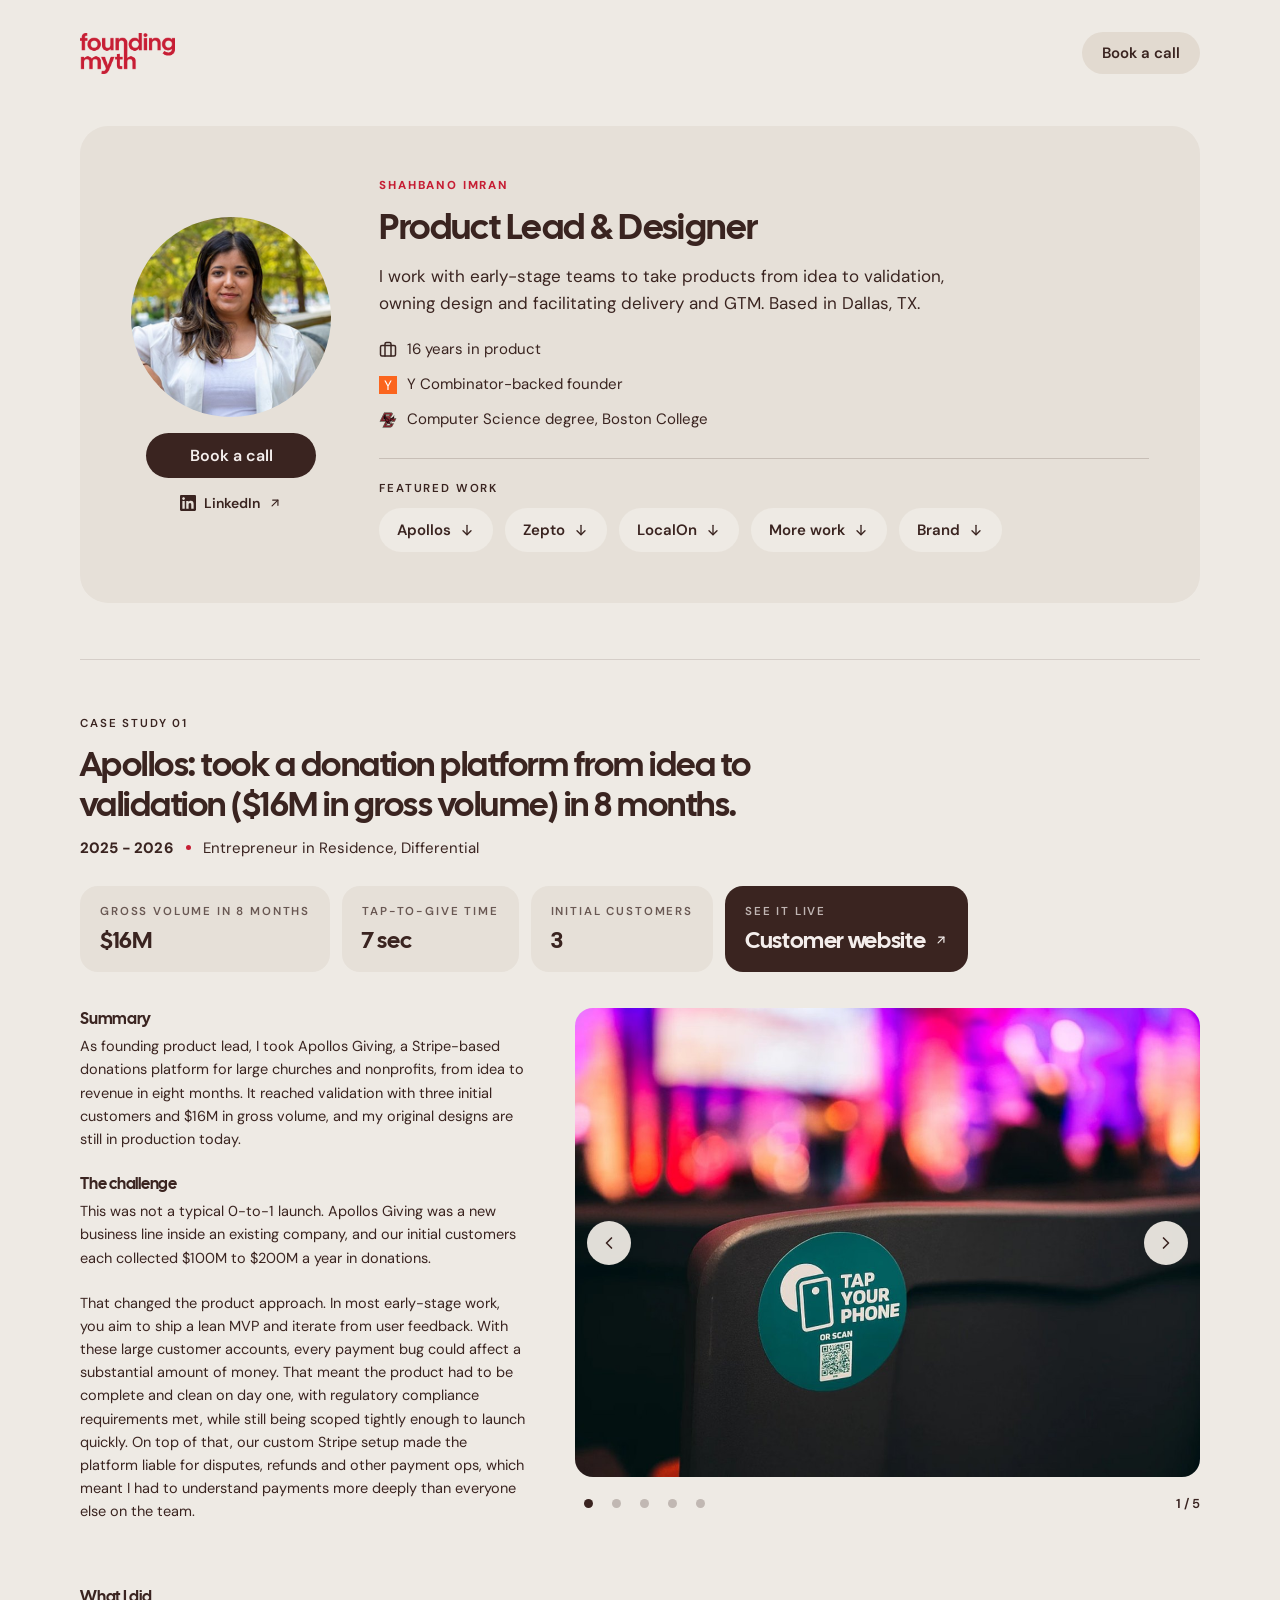
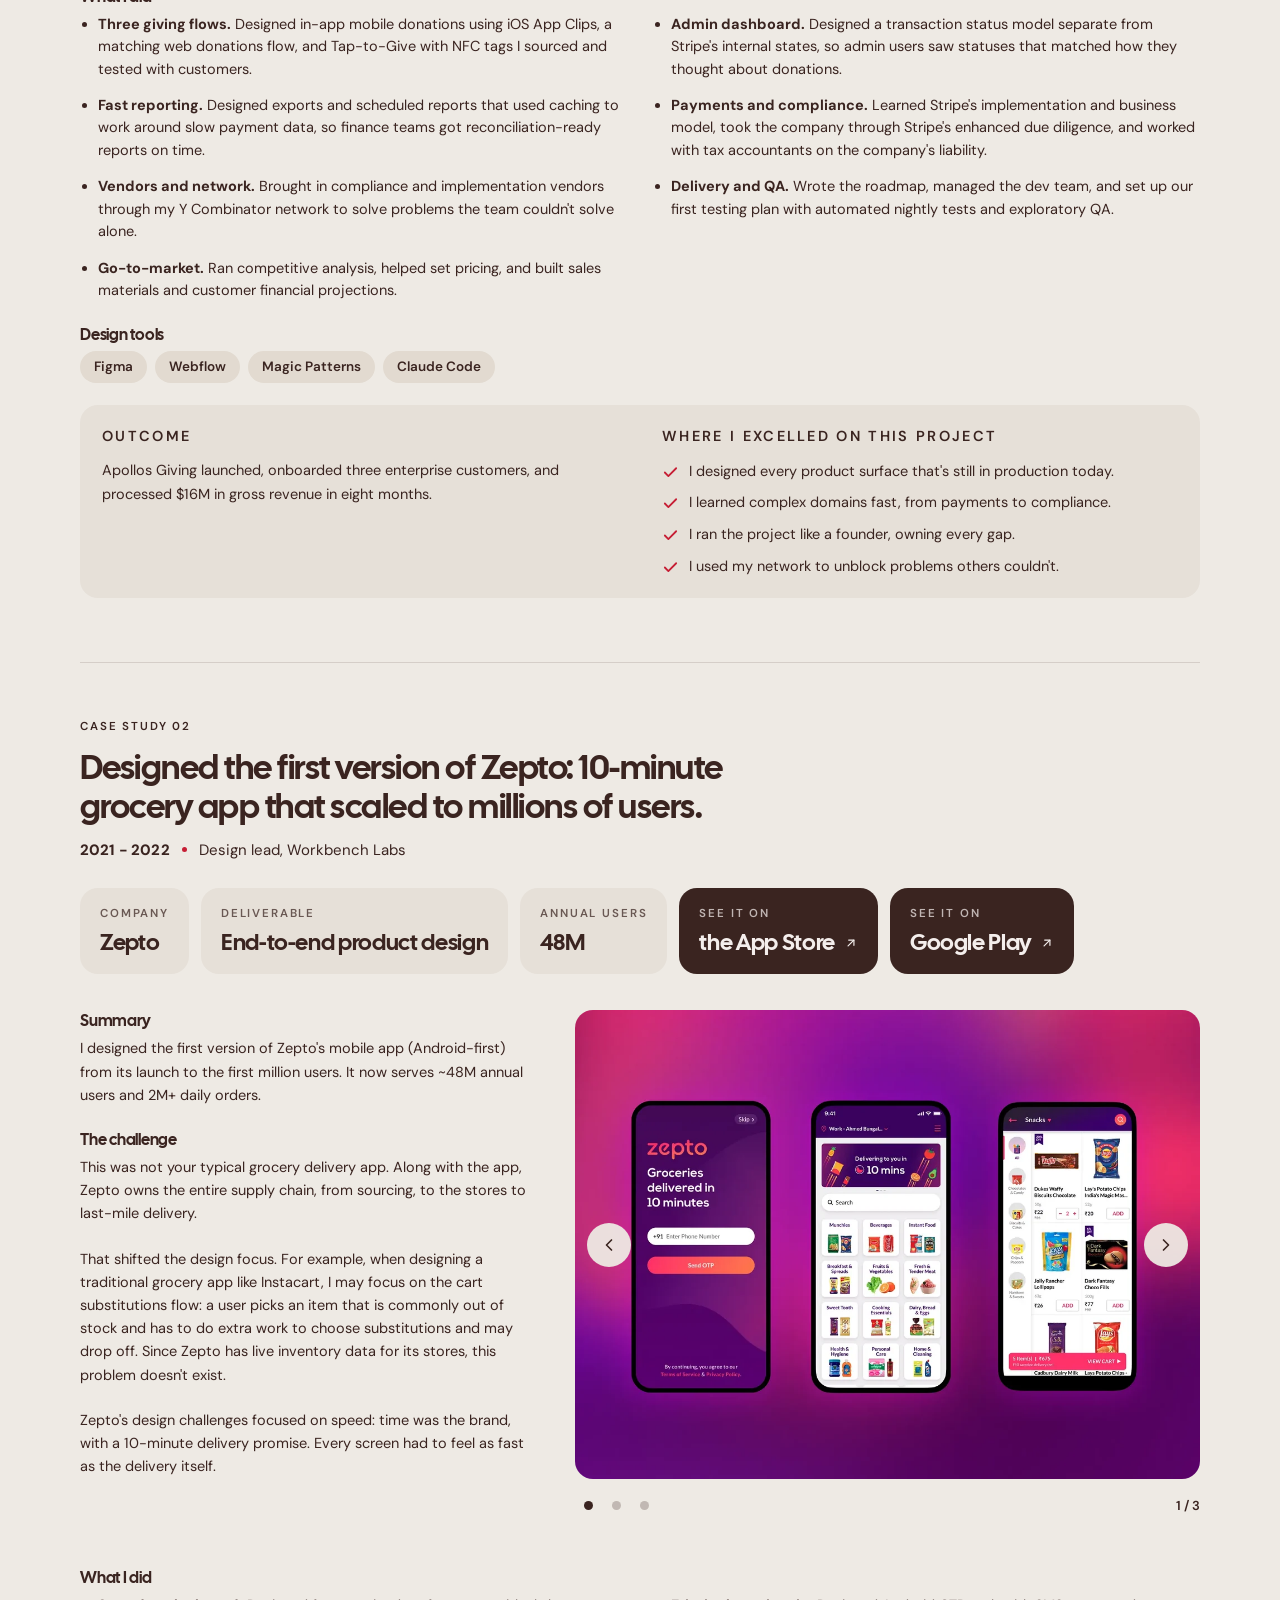
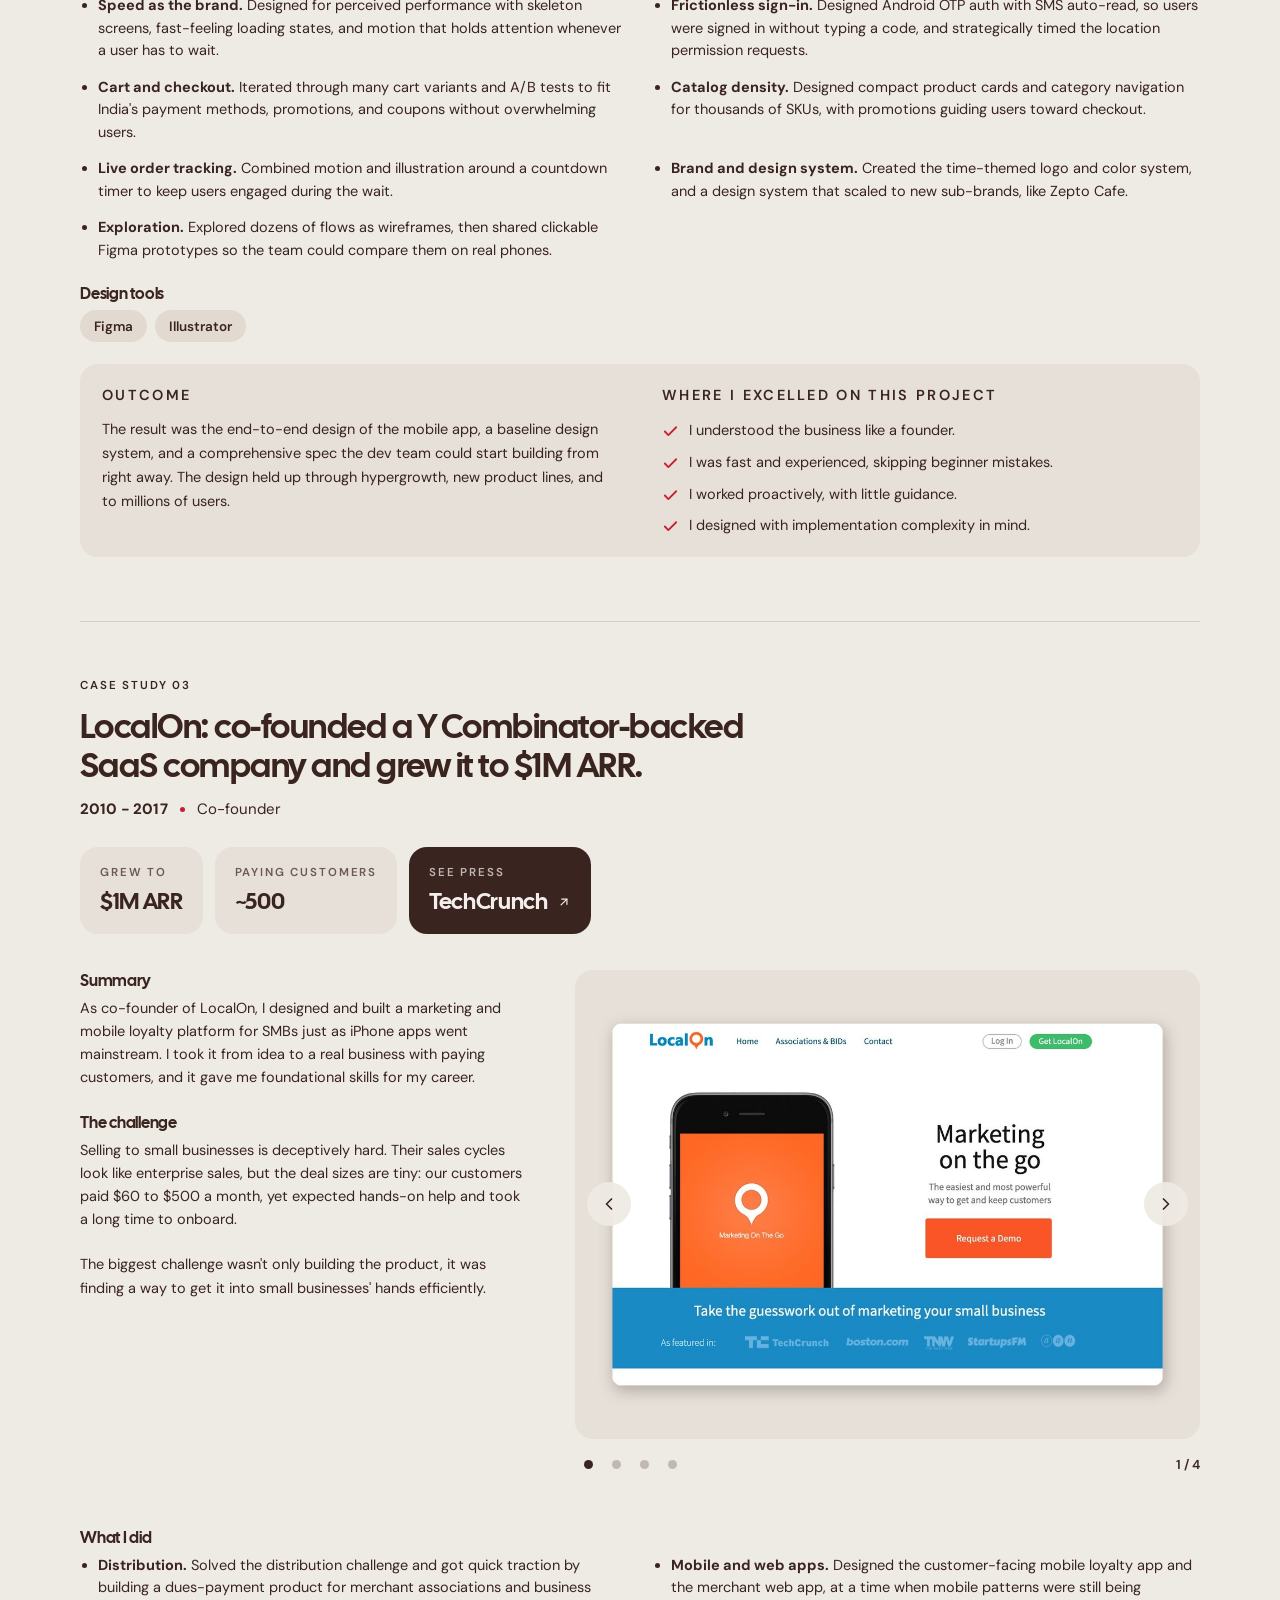
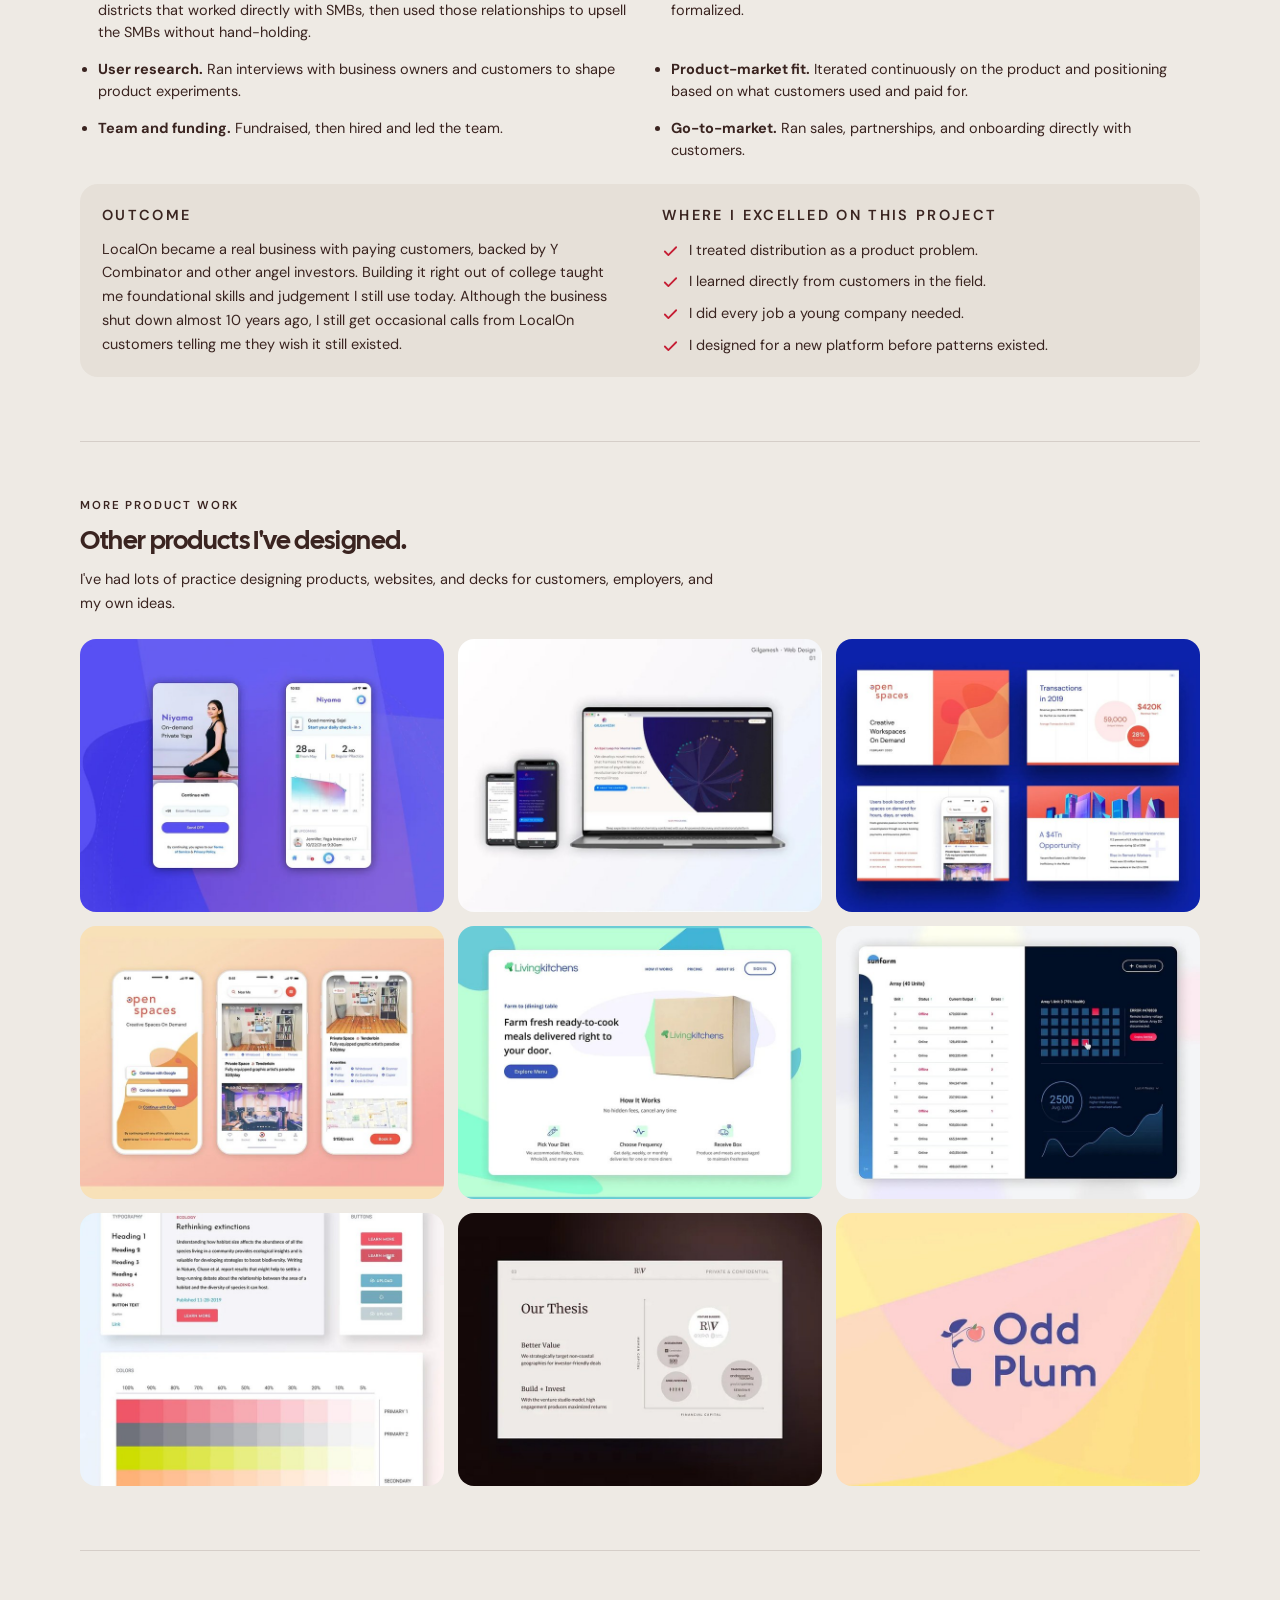
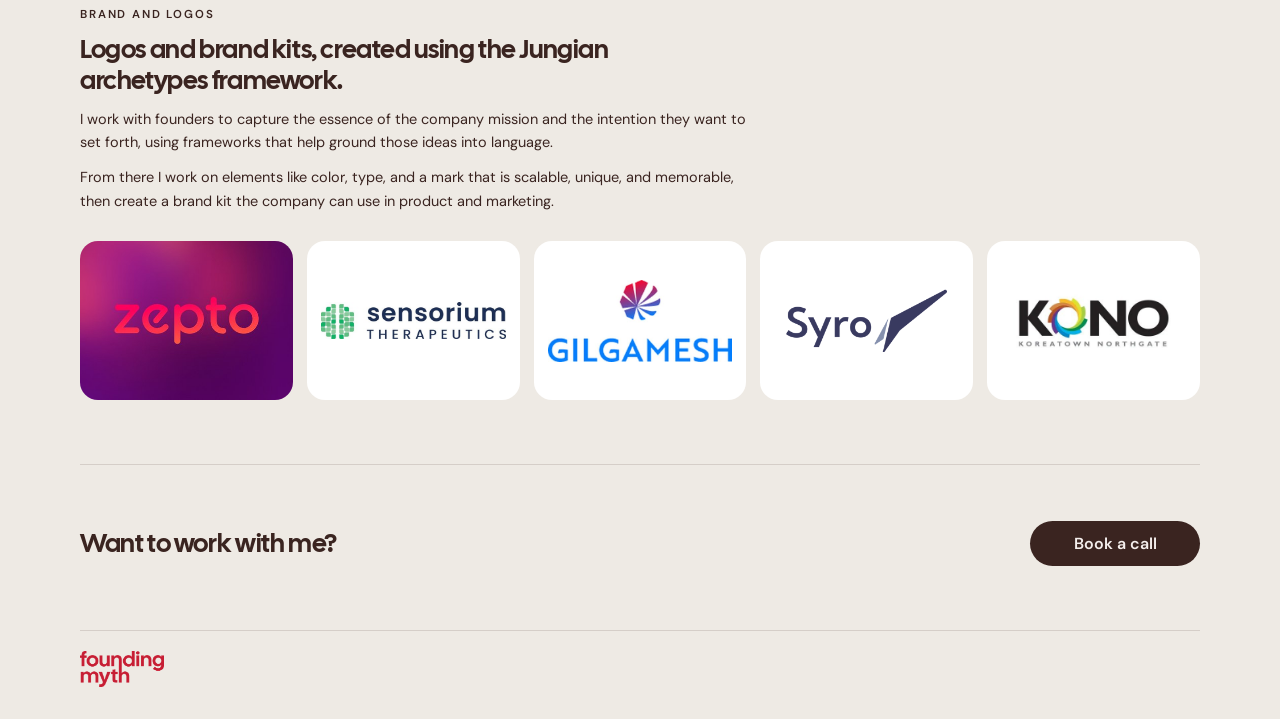
==== commit a79cfc47: "Product page: list Claude Code under Apollos design tools Co-Authored-By: Claude Opus 5.5 <noreply@a" ====
--- a/product/index.html
+++ b/product/index.html
@@ -266,7 +266,7 @@
           <li><strong>Go-to-market.</strong> Ran competitive analysis, helped set pricing, and built sales materials and customer financial projections.</li>
         </ul>
         <h3>Design tools</h3>
-        <div class="chips"><span class="chip">Figma</span><span class="chip">Webflow</span><span class="chip">Magic Patterns</span><span class="chip">Claude</span></div>
+        <div class="chips"><span class="chip">Figma</span><span class="chip">Webflow</span><span class="chip">Magic Patterns</span><span class="chip">Claude Code</span></div>
         <div class="why">
           <div class="why-grid">
             <div>
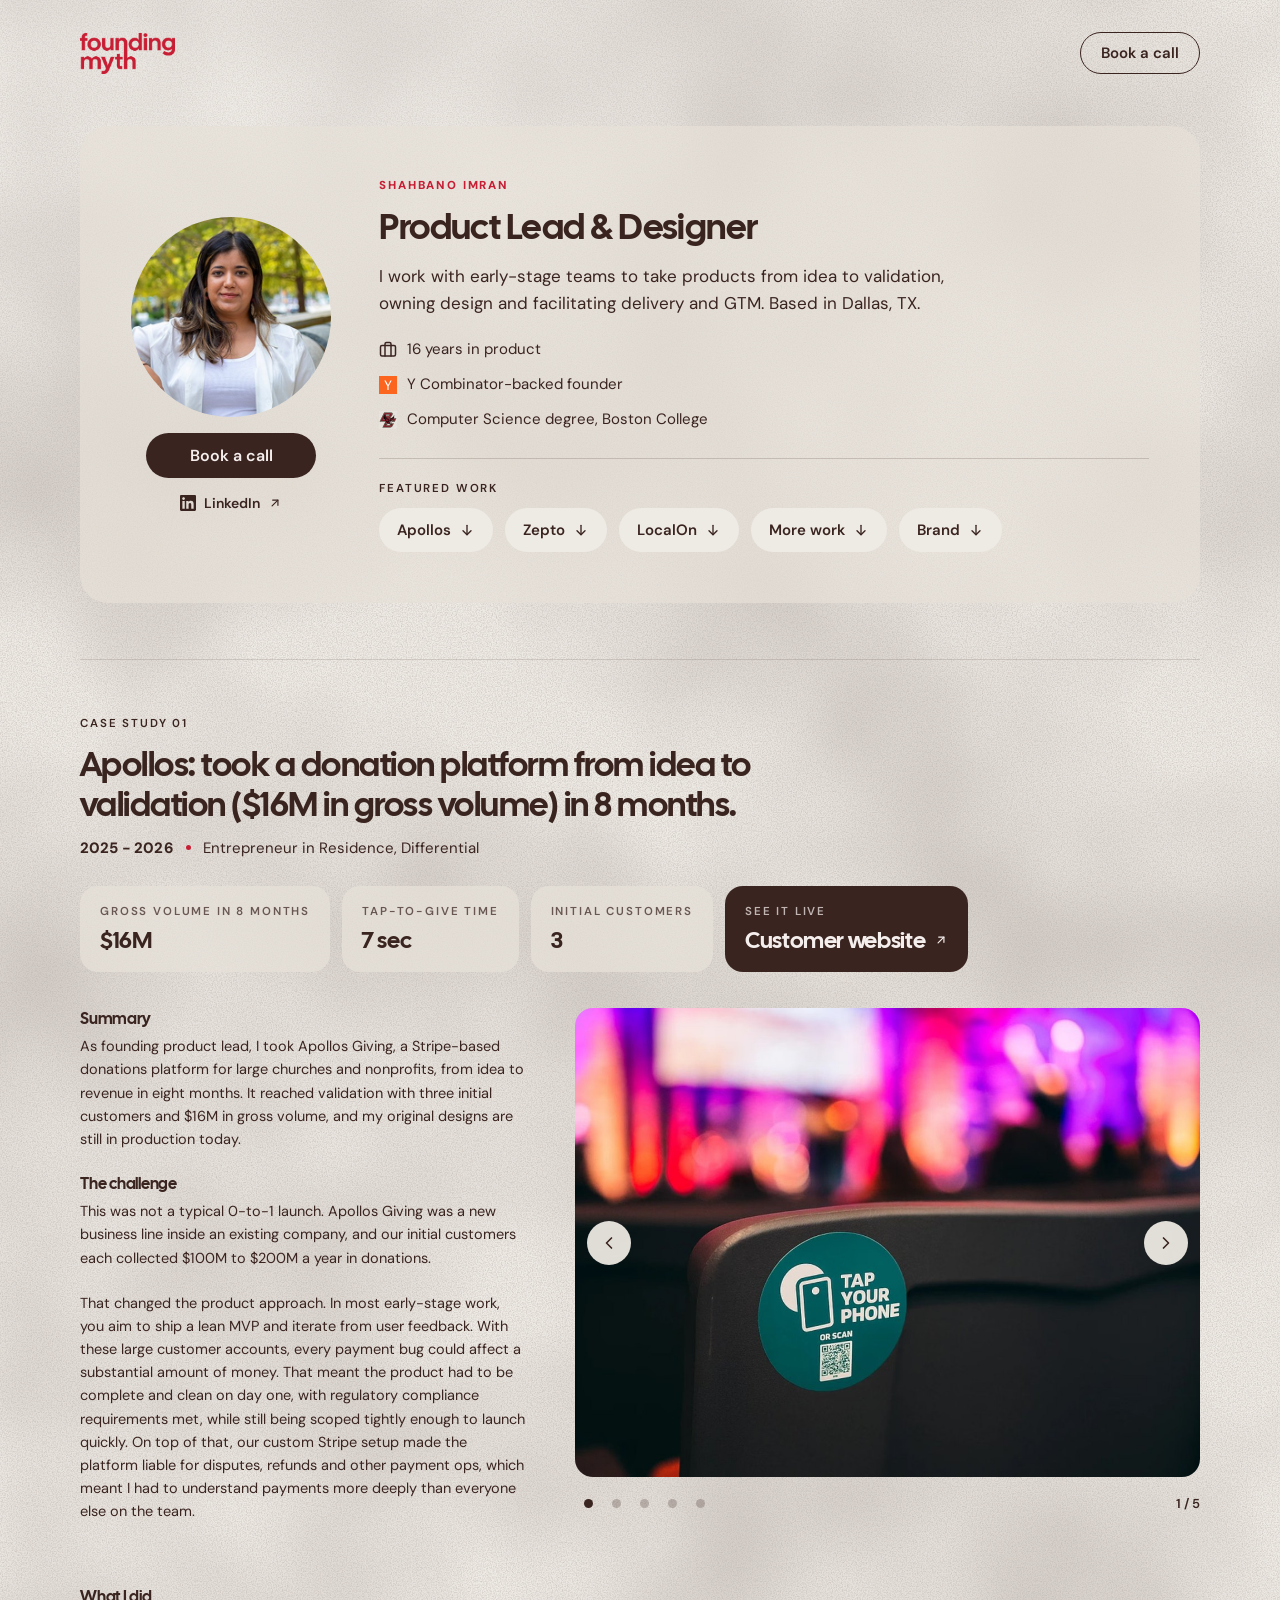
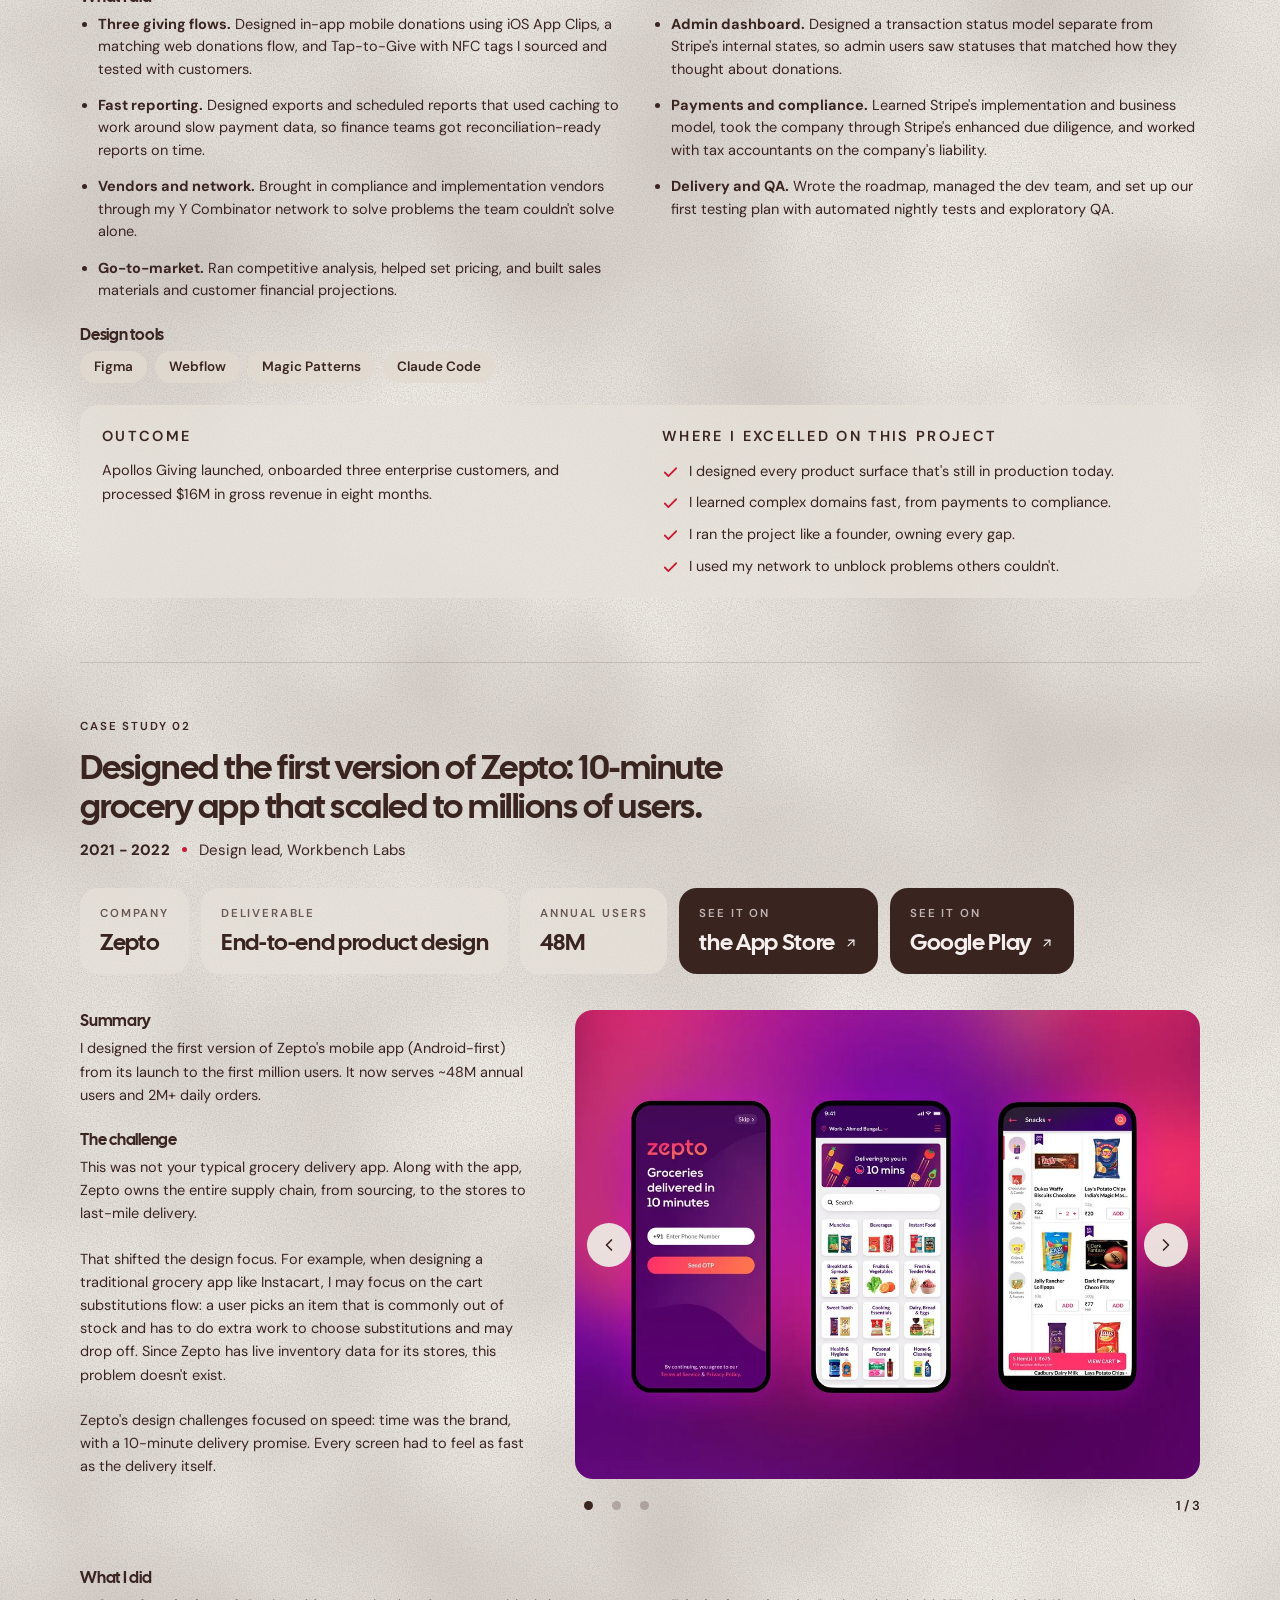
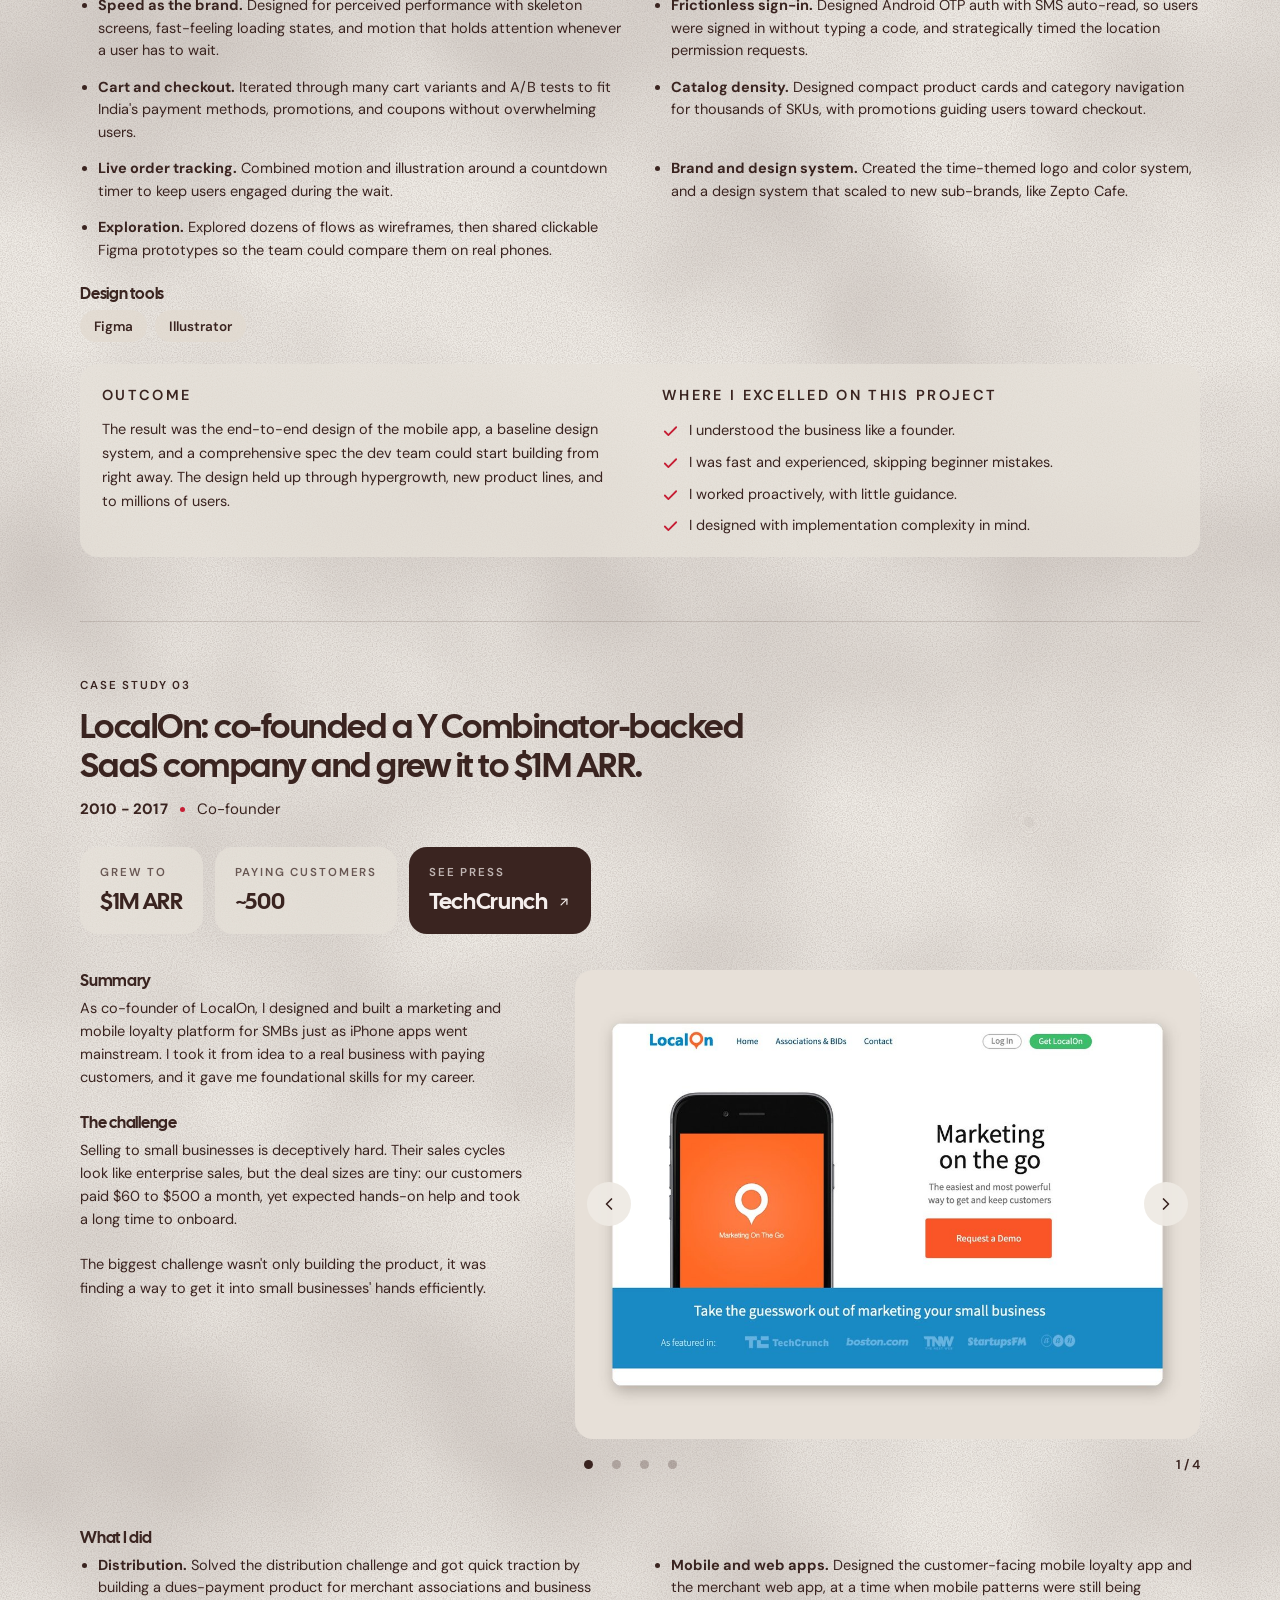
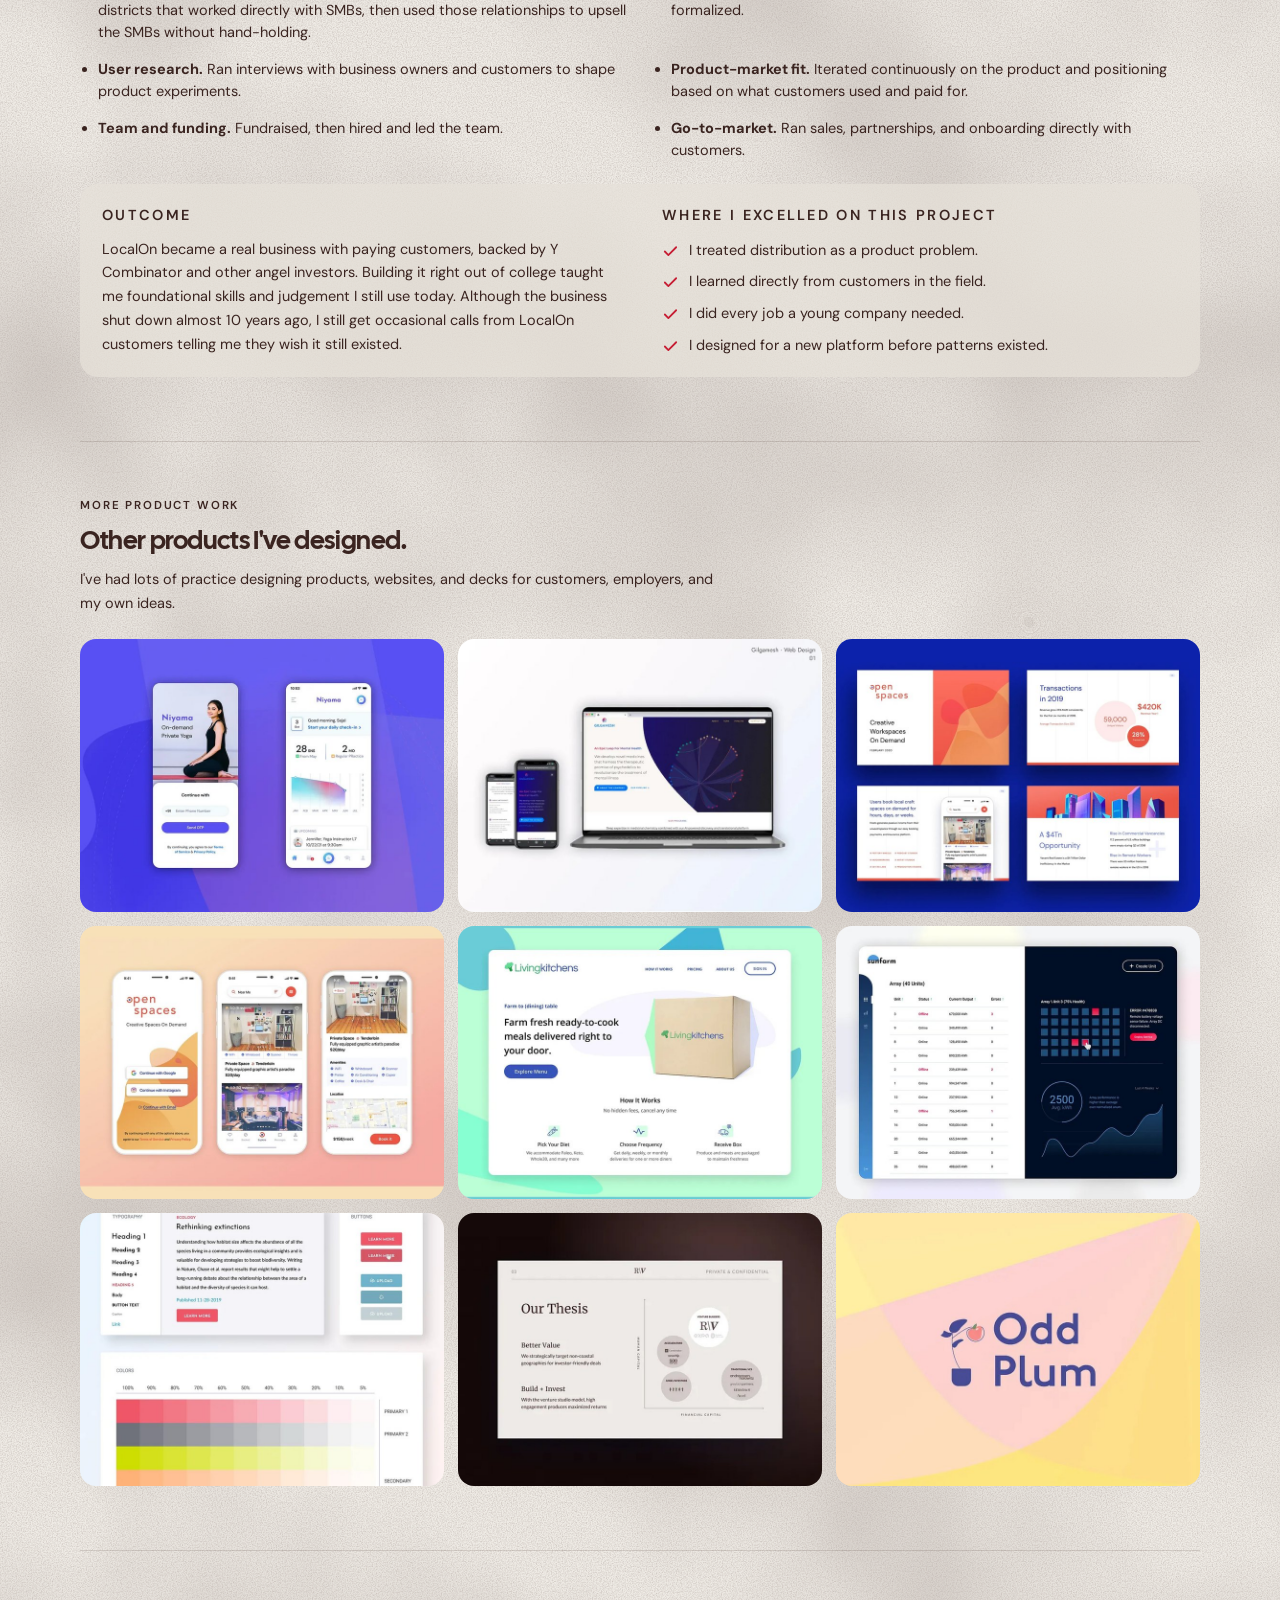
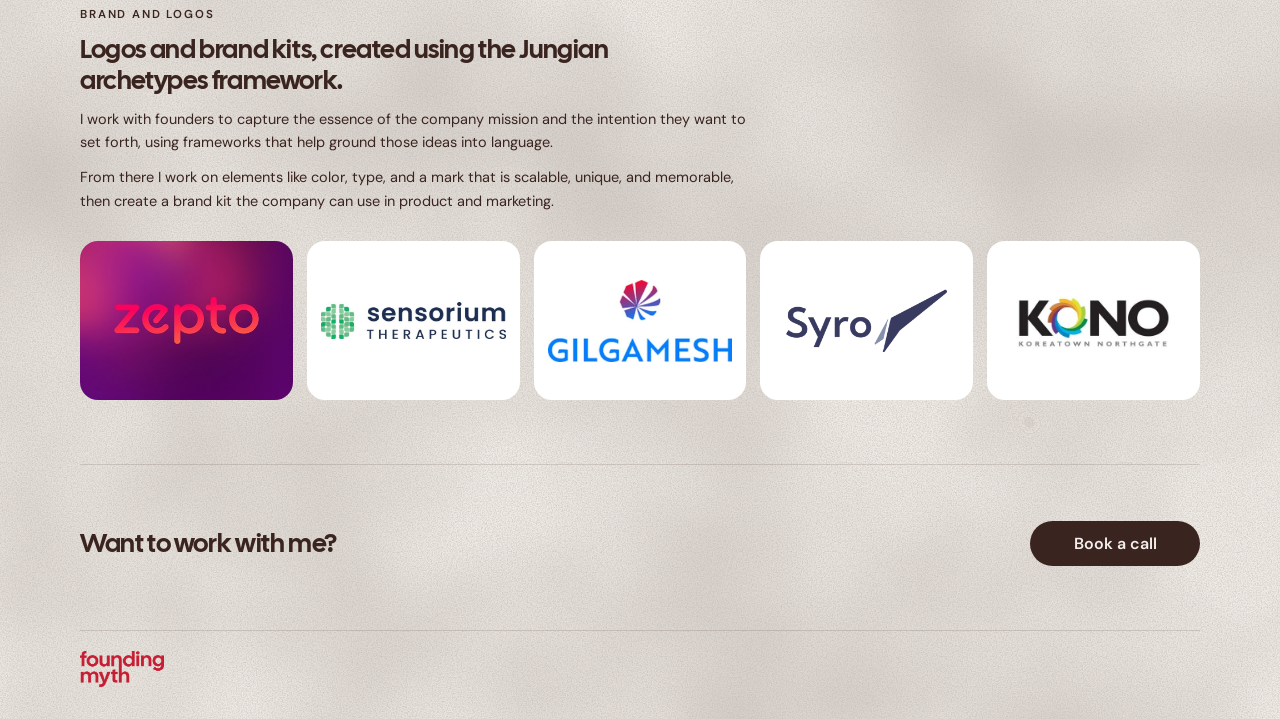
==== commit 08508773: "Add background texture; unstick header and outline nav Book a call button Link texture.css and apply" ====
--- a/product/index.html
+++ b/product/index.html
@@ -9,6 +9,7 @@
   <meta name="googlebot" content="noindex, nofollow, noimageindex">
 <link rel="preconnect" href="https://fonts.googleapis.com">
   <link rel="stylesheet" href="https://fonts.googleapis.com/css2?family=Cal+Sans&amp;family=Libre+Baskerville:ital@1&amp;family=DM+Sans:wght@400;500;600;800&amp;family=Caveat:wght@600&amp;display=swap">
+  <link rel="stylesheet" href="/texture.css">
   <style>
     * { box-sizing: border-box; }
     html { scroll-behavior: smooth; }
@@ -18,12 +19,14 @@
     a:focus-visible { outline: 2px solid #3A2420; outline-offset: 3px; border-radius: 999px; }
     .eyebrow { font-size: 11.5px; font-weight: 600; letter-spacing: 0.16em; text-transform: uppercase; margin: 0; }
     .wrap { max-width: 1120px; margin: 0 auto; width: 100%; }
-    .anchor { display: block; position: relative; top: -120px; height: 0; visibility: hidden; }
+    .anchor { display: block; position: relative; top: -40px; height: 0; visibility: hidden; }
     .band { width: 100%; padding: 0 clamp(20px,5vw,48px) clamp(40px,6vw,64px); }
     .band > .wrap { border-top: 1px solid rgba(58,36,32,.14); padding-top: clamp(36px,5vw,56px); }
     .pill { display: inline-flex; align-items: center; justify-content: center; gap: 8px; padding: 12px 24px; min-height: 44px; border-radius: 999px; font-weight: 600; font-size: 16px; transition: background .15s ease, color .15s ease; }
-    .pill-soft { background: #E2DAD0; }
+    .pill-soft { background: rgba(226,218,208,.8); }
     .pill-soft:hover { background: #C61E34; color: #FFFFFF; }
+    .pill-ghost { box-sizing: border-box; background: transparent; border: 1.5px solid #3A2420; transition: background .15s ease, color .15s ease, border-color .15s ease; }
+    .pill-ghost:hover { background: #C61E34; border-color: #C61E34; color: #FFFFFF; }
     .pill-dark { background: #3A2420; color: #F4EEEC; }
     .pill-dark:hover { background: #C61E34; color: #FFFFFF; }
     .jump { display: inline-flex; align-items: center; gap: 8px; font-size: 16px; font-weight: 600; color: #C61E34; text-decoration: underline; text-underline-offset: 4px; text-decoration-thickness: 1px; transition: color .15s ease; }
@@ -32,7 +35,7 @@
     .jump:hover svg { transform: translateY(2px); }
     .inline-link { color: #C61E34; font-weight: 600; text-decoration: underline; text-underline-offset: 3px; text-decoration-thickness: 1px; }
     .hero-band { padding: clamp(24px,3vw,40px) clamp(20px,5vw,48px) clamp(36px,5vw,56px); }
-    .hero-card { background: #E6E0D8; border-radius: 28px; padding: clamp(28px,4vw,52px); display: flex; align-items: center; gap: clamp(24px,4vw,48px); flex-wrap: wrap; text-align: left; }
+    .hero-card { background: rgba(230,224,216,.7); border-radius: 28px; padding: clamp(28px,4vw,52px); display: flex; align-items: center; gap: clamp(24px,4vw,48px); flex-wrap: wrap; text-align: left; }
     .fw { display: flex; flex-wrap: wrap; align-items: center; justify-content: flex-start; gap: 10px 12px; margin-top: 28px; padding-top: 22px; border-top: 1px solid rgba(58,36,32,.18); }
     .fw .eyebrow { flex-basis: 100%; margin-bottom: 2px; }
     .fw .jump { background: #EEEAE4; color: #3A2420; text-decoration: none; font-size: 15px; padding: 0 18px; min-height: 44px; border-radius: 999px; }
@@ -50,7 +53,7 @@
     .meta strong { font-weight: 800; letter-spacing: 0.01em; }
     .meta .sep { width: 5px; height: 5px; border-radius: 999px; background: #C61E34; align-self: center; flex-shrink: 0; }
     .facts { display: flex; flex-wrap: wrap; align-items: stretch; gap: 12px; margin: 28px 0 36px; }
-    .facts .fact { flex: 0 1 auto; max-width: 100%; background: #E6E0D8; border-radius: 18px; padding: 18px 20px; display: flex; flex-direction: column; gap: 8px; }
+    .facts .fact { flex: 0 1 auto; max-width: 100%; background: rgba(230,224,216,.75); border-radius: 18px; padding: 18px 20px; display: flex; flex-direction: column; gap: 8px; }
     .facts .fact-link { background: #3A2420; color: #F4EEEC; transition: background .15s ease, color .15s ease; }
     .facts .fact-link:hover { background: #C61E34; color: #FFFFFF; }
     .facts .fact-link .lbl { opacity: .78; }
@@ -61,7 +64,7 @@
     .case-top { display: flex; align-items: center; flex-wrap: wrap; gap: 10px 14px; margin-bottom: 14px; }
     .date { display: inline-flex; align-items: center; min-height: 32px; padding: 0 16px; border-radius: 999px; background: #3A2420; color: #F4EEEC; font-size: 14px; font-weight: 600; letter-spacing: 0.02em; }
     .chips { display: flex; flex-wrap: wrap; gap: 8px; margin: 0 0 22px; }
-    .chip { display: inline-flex; align-items: center; min-height: 32px; padding: 0 14px; border-radius: 999px; background: #E2DAD0; font-size: 13.5px; font-weight: 600; }
+    .chip { display: inline-flex; align-items: center; min-height: 32px; padding: 0 14px; border-radius: 999px; background: rgba(226,218,208,.8); font-size: 13.5px; font-weight: 600; }
     .hero2 { display: grid; grid-template-columns: minmax(0,6fr) minmax(0,5fr); gap: clamp(32px,5vw,64px); align-items: center; }
     .section { display: grid; grid-template-columns: minmax(0,5fr) minmax(0,7fr); gap: clamp(24px,4vw,48px); }
     .stats { display: grid; grid-template-columns: repeat(3, minmax(0, 1fr)); gap: 24px; margin: 28px 0 36px; }
@@ -71,7 +74,7 @@
     .copy h3 { font-size: 16px; margin-bottom: 6px; }
     .copy p { margin: 0 0 22px; font-size: 14.5px; line-height: 1.6; }
     .dolist { margin: 0 0 22px; padding-left: 18px; display: flex; flex-direction: column; gap: 8px; font-size: 14.5px; line-height: 1.55; }
-    .why { margin-top: 4px; padding: 20px 22px; background: #E6E0D8; border-radius: 18px; }
+    .why { margin-top: 4px; padding: 20px 22px; background: rgba(230,224,216,.75); border-radius: 18px; }
     .why p { margin: 0; font-size: 14.5px; line-height: 1.65; }
     .todo { background: rgba(198,30,52,.09); border-radius: 4px; padding: 0 4px; }
     .ph { aspect-ratio: 16 / 10; background: #E2DAD0; border: 1px dashed rgba(58,36,32,.35); display: flex; flex-direction: column; align-items: center; justify-content: center; gap: 6px; padding: 20px; text-align: center; }
@@ -161,17 +164,17 @@
 </head>
 <body>
 
-<div style="width: 100%;">
+<div class="tex" style="width: 100%;">
   <span id="top" style="display: block; height: 0;"></span>
 
   <!-- NAV (page is not linked from the main menu) -->
-  <header style="position: sticky; top: 0; z-index: 30; background: rgba(238,234,228,.92); backdrop-filter: blur(10px); padding: 32px clamp(20px,5vw,48px) 14px;">
+  <header style="position: relative; z-index: 30; padding: 32px clamp(20px,5vw,48px) 14px;">
     <div class="wrap" style="display: flex; align-items: center; justify-content: space-between; gap: 20px;">
       <a href="/" aria-label="Founding Myth home" style="display: flex;">
         <img src="../images/logo.png" alt="Founding Myth" style="height: 41px; width: 95px; display: block">
       </a>
       <nav style="display: flex; align-items: center; gap: 28px;" aria-label="Main">
-        <a href="https://calendly.com/shahbanoi" target="_blank" rel="noopener noreferrer" class="pill pill-soft" style="padding: 10px 20px; min-height: 42px; font-size: 15px;">Book a call</a>
+        <a href="https://calendly.com/shahbanoi" target="_blank" rel="noopener noreferrer" class="pill pill-ghost" style="padding: 10px 20px; min-height: 42px; font-size: 15px;">Book a call</a>
       </nav>
     </div>
   </header>
--- a/texture.css
+++ b/texture.css
@@ -0,0 +1,6 @@
+/* Founding Myth page texture: fine grain + soft cloudy light, tinted brown, over the beige (#EEEAE4) background.
+   Add class="tex" to the page's outermost wrapper (the element that contains the header, all sections and the footer).
+   The texture is part of that wrapper, so it scrolls with the content and covers the full page height. */
+:root{--grain-dark:url("data:image/svg+xml,%3Csvg xmlns='http://www.w3.org/2000/svg' width='280' height='280'%3E%3Cfilter id='n' x='0' y='0' width='100%25' height='100%25' color-interpolation-filters='sRGB'%3E%3CfeTurbulence type='fractalNoise' baseFrequency='0.8' numOctaves='3' seed='4' stitchTiles='stitch'/%3E%3CfeColorMatrix values='0 0 0 0 0.227 0 0 0 0 0.141 0 0 0 0 0.125 1.0 0 0 0 -0.35'/%3E%3C/filter%3E%3Crect width='100%25' height='100%25' filter='url%28%23n%29'/%3E%3C/svg%3E");--grain-light:url("data:image/svg+xml,%3Csvg xmlns='http://www.w3.org/2000/svg' width='260' height='260'%3E%3Cfilter id='n' x='0' y='0' width='100%25' height='100%25' color-interpolation-filters='sRGB'%3E%3CfeTurbulence type='fractalNoise' baseFrequency='0.9' numOctaves='2' seed='11' stitchTiles='stitch'/%3E%3CfeColorMatrix values='0 0 0 0 1 0 0 0 0 1 0 0 0 0 1 1.0 0 0 0 -0.45'/%3E%3C/filter%3E%3Crect width='100%25' height='100%25' filter='url%28%23n%29'/%3E%3C/svg%3E");--mottle:url("data:image/svg+xml,%3Csvg xmlns='http://www.w3.org/2000/svg' width='1400' height='1400'%3E%3Cfilter id='n' x='0' y='0' width='100%25' height='100%25' color-interpolation-filters='sRGB'%3E%3CfeTurbulence type='fractalNoise' baseFrequency='0.0035' numOctaves='3' seed='2' stitchTiles='stitch'/%3E%3CfeColorMatrix values='0 0 0 0 0.227 0 0 0 0 0.141 0 0 0 0 0.125 0.9 0 0 0 -0.25'/%3E%3C/filter%3E%3Crect width='100%25' height='100%25' filter='url%28%23n%29'/%3E%3C/svg%3E")}
+.tex{position:relative;isolation:isolate}
+.tex::before{content:"";position:absolute;top:0;left:0;right:0;bottom:0;z-index:-1;pointer-events:none;background-image:radial-gradient(110% 80% at 25% 15%,rgba(255,255,255,.28),rgba(255,255,255,0) 60%),var(--mottle),var(--grain-light),var(--grain-dark);background-size:100% 900px,1400px 1400px,260px 260px,280px 280px;background-repeat:no-repeat,repeat,repeat,repeat;opacity:.3}
